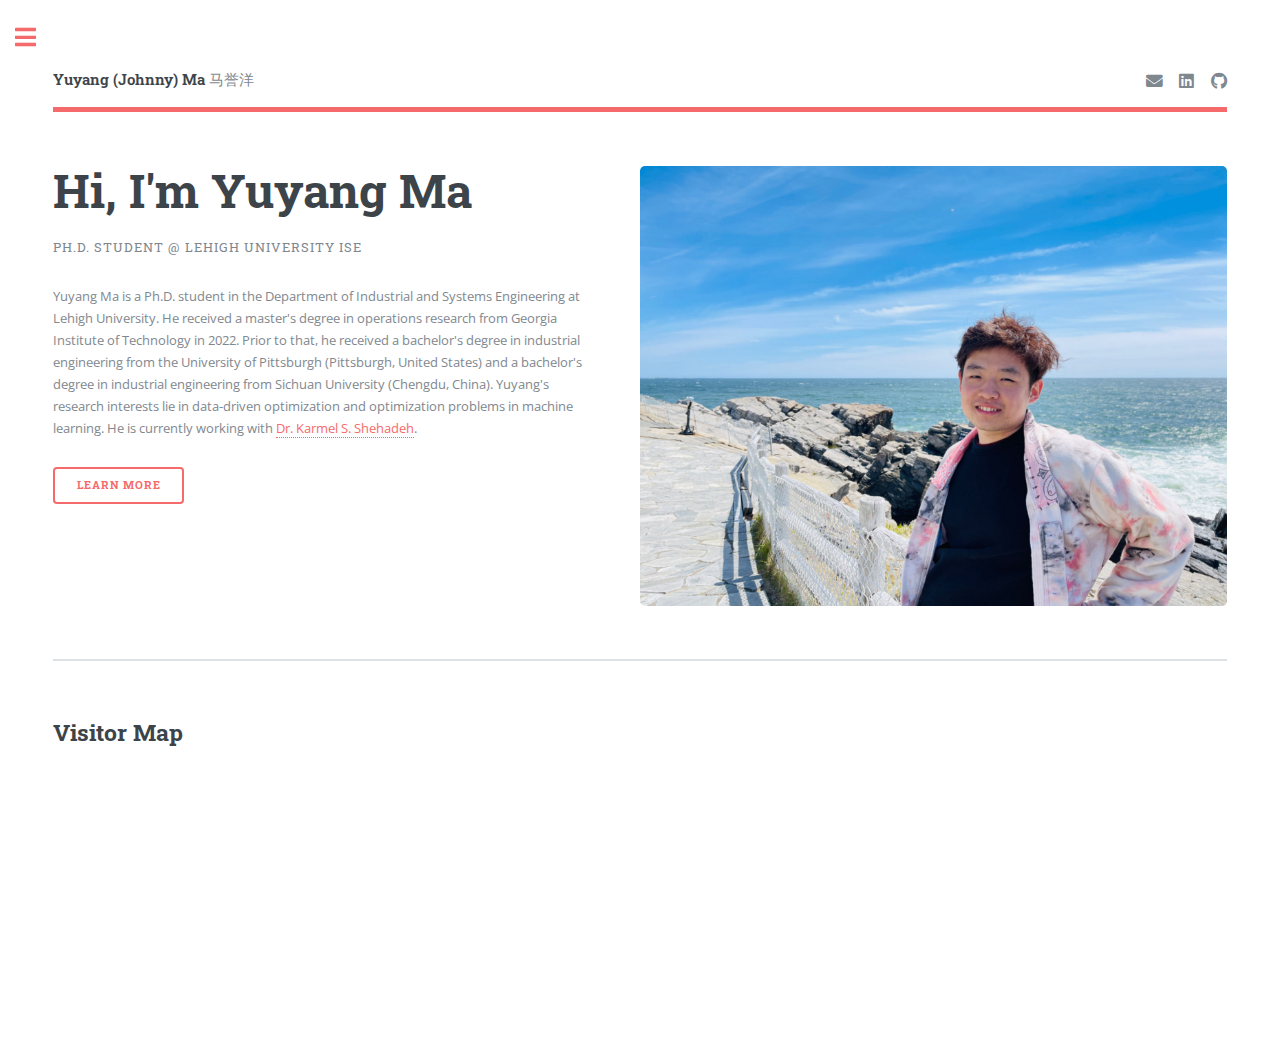
==== index.html @ 95cfb073 "update the widget" ====
<!DOCTYPE HTML>
<!--
	Editorial by HTML5 UP
	html5up.net | @ajlkn
	Free for personal and commercial use under the CCA 3.0 license (html5up.net/license)
-->
<html>
	<head>
		<title>Home - Yuyang's Personal Website</title>
		<meta charset="utf-8" />
		<meta name="viewport" content="width=device-width, initial-scale=1, user-scalable=no" />
		<link rel="stylesheet" href="assets/css/main.css" />
		<link rel="icon" href="./images/title/favicon.ico" type="image/x-icon">
	</head>

	<!-- Google tag (gtag.js) -->
	<script async src="https://www.googletagmanager.com/gtag/js?id=G-V3611X1FCC"></script>
	<script>
	window.dataLayer = window.dataLayer || [];
	function gtag(){dataLayer.push(arguments);}
	gtag('js', new Date());

	gtag('config', 'G-V3611X1FCC');
	</script>

	<body class="is-preload">

		<!-- Wrapper -->
			<div id="wrapper">
				<!-- Main -->
					<div id="main">
						<div class="inner">
							<!-- Header -->
								<header id="header">
									<a href="index.html" class="logo"><strong>Yuyang (Johnny) Ma</strong> 马誉洋</a>
									<ul class="icons">
										<li><a href="mailto:yuyang.ma@lehigh.edu" class="icon solid fa-envelope"><span class="label">Email</span></a></li>
										<li><a href="https://www.linkedin.com/in/yuyangma1/" class="icon brands fa-linkedin"><span class="label">Linkedin</span></a></li>
										<li><a href="https://github.com/jyuyangma" class="icon brands fa-github"><span class="label">Snapchat</span></a></li>
									</ul>
								</header>

							<!-- Banner -->
								<section id="banner">
									<div class="content">
										<header>
											<h1>Hi, I'm Yuyang Ma<br /></h1>
											<p>Ph.D. student @ Lehigh University ISE</p>
										</header>
										<p>
											Yuyang Ma is a Ph.D. student in the Department of Industrial and Systems Engineering at Lehigh University. He received a master's degree in operations research from Georgia Institute of Technology in 2022. Prior to that, he received a bachelor's degree in industrial engineering from the University of Pittsburgh (Pittsburgh, United States) and a bachelor's degree in industrial engineering from Sichuan University (Chengdu, China). Yuyang's research interests lie in data-driven optimization and optimization problems in machine learning. He is currently working with <a href="https://sites.google.com/site/karmelshehadeh/home">Dr. Karmel S. Shehadeh</a>.
										</p>
										<ul class="actions">
											<li><a href="biography.html" class="button big">Learn More</a></li>
										</ul>
									</div>
									<span class="image object">
										<img src="images/homepages/myphoto_2022_arcadia.jpg" alt="arcadia_2022" />
									</span>
								</section>
								
								<!-- ClustrMaps widget script -->
								<section>
									<header>
										<h2>Visitor Map</h2>
									</header>
									<div style="height:250px; width:300px;">
										<script type="text/javascript" id="clstr_globe" src="//clustrmaps.com/globe.js?d=Gtro-7Mn9uM4pSnq7WqPqN-qRJTe-hOXrJZ3JoCdWho"></script>
									</div>
								</section>

							<!-- Section 
								<section>
									<header class="major">
										<h2>Erat lacinia</h2>
									</header>
									<div class="features">
										<article>
											<span class="icon fa-gem"></span>
											<div class="content">
												<h3>Portitor ullamcorper</h3>
												<p>Aenean ornare velit lacus, ac varius enim lorem ullamcorper dolore. Proin aliquam facilisis ante interdum. Sed nulla amet lorem feugiat tempus aliquam.</p>
											</div>
										</article>
										<article>
											<span class="icon solid fa-paper-plane"></span>
											<div class="content">
												<h3>Sapien veroeros</h3>
												<p>Aenean ornare velit lacus, ac varius enim lorem ullamcorper dolore. Proin aliquam facilisis ante interdum. Sed nulla amet lorem feugiat tempus aliquam.</p>
											</div>
										</article>
										<article>
											<span class="icon solid fa-rocket"></span>
											<div class="content">
												<h3>Quam lorem ipsum</h3>
												<p>Aenean ornare velit lacus, ac varius enim lorem ullamcorper dolore. Proin aliquam facilisis ante interdum. Sed nulla amet lorem feugiat tempus aliquam.</p>
											</div>
										</article>
										<article>
											<span class="icon solid fa-signal"></span>
											<div class="content">
												<h3>Sed magna finibus</h3>
												<p>Aenean ornare velit lacus, ac varius enim lorem ullamcorper dolore. Proin aliquam facilisis ante interdum. Sed nulla amet lorem feugiat tempus aliquam.</p>
											</div>
										</article>
									</div>
								</section>
							-->
							<!-- Section
								<section>
									<header class="major">
										<h2>Ipsum sed dolor</h2>
									</header>
									<div class="posts">
										<article>
											<a href="#" class="image"><img src="images/pic01.jpg" alt="" /></a>
											<h3>Interdum aenean</h3>
											<p>Aenean ornare velit lacus, ac varius enim lorem ullamcorper dolore. Proin aliquam facilisis ante interdum. Sed nulla amet lorem feugiat tempus aliquam.</p>
											<ul class="actions">
												<li><a href="#" class="button">More</a></li>
											</ul>
										</article>
										<article>
											<a href="#" class="image"><img src="images/pic02.jpg" alt="" /></a>
											<h3>Nulla amet dolore</h3>
											<p>Aenean ornare velit lacus, ac varius enim lorem ullamcorper dolore. Proin aliquam facilisis ante interdum. Sed nulla amet lorem feugiat tempus aliquam.</p>
											<ul class="actions">
												<li><a href="#" class="button">More</a></li>
											</ul>
										</article>
										<article>
											<a href="#" class="image"><img src="images/pic03.jpg" alt="" /></a>
											<h3>Tempus ullamcorper</h3>
											<p>Aenean ornare velit lacus, ac varius enim lorem ullamcorper dolore. Proin aliquam facilisis ante interdum. Sed nulla amet lorem feugiat tempus aliquam.</p>
											<ul class="actions">
												<li><a href="#" class="button">More</a></li>
											</ul>
										</article>
										<article>
											<a href="#" class="image"><img src="images/pic04.jpg" alt="" /></a>
											<h3>Sed etiam facilis</h3>
											<p>Aenean ornare velit lacus, ac varius enim lorem ullamcorper dolore. Proin aliquam facilisis ante interdum. Sed nulla amet lorem feugiat tempus aliquam.</p>
											<ul class="actions">
												<li><a href="#" class="button">More</a></li>
											</ul>
										</article>
										<article>
											<a href="#" class="image"><img src="images/pic05.jpg" alt="" /></a>
											<h3>Feugiat lorem aenean</h3>
											<p>Aenean ornare velit lacus, ac varius enim lorem ullamcorper dolore. Proin aliquam facilisis ante interdum. Sed nulla amet lorem feugiat tempus aliquam.</p>
											<ul class="actions">
												<li><a href="#" class="button">More</a></li>
											</ul>
										</article>
										<article>
											<a href="#" class="image"><img src="images/pic06.jpg" alt="" /></a>
											<h3>Amet varius aliquam</h3>
											<p>Aenean ornare velit lacus, ac varius enim lorem ullamcorper dolore. Proin aliquam facilisis ante interdum. Sed nulla amet lorem feugiat tempus aliquam.</p>
											<ul class="actions">
												<li><a href="#" class="button">More</a></li>
											</ul>
										</article>
									</div>
								</section>
									 -->
						</div>
					</div>

				<!-- Sidebar -->
					<div id="sidebar">
						<div class="inner">

							<!-- Search -->
								<section id="search" class="alt">
									<form method="post" action="#">
										<input type="text" name="query" id="query" placeholder="Search" />
									</form>
								</section>

							<!-- Menu -->
								<nav id="menu">
									<header class="major">
										<h2>Menu</h2>
									</header>
									<ul>
										<li><a href="index.html">Homepage</a></li>
										<li><a href="biography.html">Biography</a></li>
										<li>
											<span class="opener">Research</span>
											<ul>
												<li><a href="#">Drone's Delivery Problem</a></li>
												<li><a href="#">Facility Location Problem</a></li>
												<li><a href="#">Robust Optimization</a></li>
											</ul>
										</li>
										<li><a href="teaching.html">Teaching</a></li>
										<!--
										<li><a href="#">Etiam Dolore</a></li>
										<li><a href="#">Adipiscing</a></li>
										<li>
											<span class="opener">Another Submenu</span>
											<ul>
												<li><a href="#">Lorem Dolor</a></li>
												<li><a href="#">Ipsum Adipiscing</a></li>
												<li><a href="#">Tempus Magna</a></li>
												<li><a href="#">Feugiat Veroeros</a></li>
											</ul>
										</li>
										<li><a href="#">Maximus Erat</a></li>
										<li><a href="#">Sapien Mauris</a></li>
										<li><a href="#">Amet Lacinia</a></li>
										-->
									</ul>
								</nav>

							<!-- Section 
								<section>
									<header class="major">
										<h2>Diversions</h2>
									</header>
									<div class="mini-posts">
										<article>
											<a href="#" class="image"><img src="images/pic07.jpg" alt="" /></a>
											<p>...</p>
										</article>
									</div>
									<ul class="actions">
										<li><a href="#" class="button">More</a></li>
									</ul>
								</section> -->

							<!-- Section -->
								<section>
									<header class="major">
										<h2>Get in touch</h2>
									</header>
									<p>
										The best way to contact is through e-mail (yuyang 'dot' ma 'at' lehigh 'dot' edu). Please indicate the purpose of the e-mail in the subject line, and I will try to respond as soon as possible. Besides, you can also reach me through the following ways:
									</p>
									<ul class="contact">
										<li class="icon solid fa-envelope"><a href="mailto:yuyang.ma@lehigh.edu">yuyang.ma@lehigh.edu (work)</a></li>
										<li class="icon solid fa-envelope"><a href="mailto:yuyang0227@outlook.com">yuyang0227@outlook.com (personal)</a></li>
										<li class="icon solid fa-phone">+1 (470) 457-9866</li>
										<li class="icon brands fa-weixin">JohnnyM227</li>
										<li class="icon solid fa-home"> 200 W Packer Ave, Room 342 <br />
										Bethlehem, PA 18015</li>
									</ul>
								</section>

							<!-- Footer -->
								<footer id="footer">
									<p class="copyright">&copy; Yuyang Ma. All rights reserved. Design: <a href="https://html5up.net">HTML5 UP</a>.</p>
								</footer>

						</div>
					</div>

			</div>

		<!-- Scripts -->
			<script src="assets/js/jquery.min.js"></script>
			<script src="assets/js/browser.min.js"></script>
			<script src="assets/js/breakpoints.min.js"></script>
			<script src="assets/js/util.js"></script>
			<script src="assets/js/main.js"></script>

	</body>
</html>
---- assets/css/main.css ----
@import url(fontawesome-all.min.css);
@import url("https://fonts.googleapis.com/css?family=Open+Sans:400,600,400italic,600italic|Roboto+Slab:400,700");
/*
	Editorial by HTML5 UP
	html5up.net | @ajlkn
	Free for personal and commercial use under the CCA 3.0 license (html5up.net/license)
*/
html, body, div, span, applet, object,
iframe, h1, h2, h3, h4, h5, h6, p, blockquote,
pre, a, abbr, acronym, address, big, cite,
code, del, dfn, em, img, ins, kbd, q, s, samp,
small, strike, strong, sub, sup, tt, var, b,
u, i, center, dl, dt, dd, ol, ul, li, fieldset,
form, label, legend, table, caption, tbody,
tfoot, thead, tr, th, td, article, aside,
canvas, details, embed, figure, figcaption,
footer, header, hgroup, menu, nav, output, ruby,
section, summary, time, mark, audio, video {
  margin: 0;
  padding: 0;
  border: 0;
  font-size: 100%;
  font: inherit;
  vertical-align: baseline; }

article, aside, details, figcaption, figure,
footer, header, hgroup, menu, nav, section {
  display: block; }

body {
  line-height: 1; }

ol, ul {
  list-style: none; }

blockquote, q {
  quotes: none; }
  blockquote:before, blockquote:after, q:before, q:after {
    content: '';
    content: none; }

table {
  border-collapse: collapse;
  border-spacing: 0; }

body {
  -webkit-text-size-adjust: none; }

mark {
  background-color: transparent;
  color: inherit; }

input::-moz-focus-inner {
  border: 0;
  padding: 0; }

input, select, textarea {
  -moz-appearance: none;
  -webkit-appearance: none;
  -ms-appearance: none;
  appearance: none; }

/* Basic */
@-ms-viewport {
  width: device-width; }

body {
  -ms-overflow-style: scrollbar; }

@media screen and (max-width: 480px) {
  html, body {
    min-width: 320px; } }

html {
  box-sizing: border-box; }

*, *:before, *:after {
  box-sizing: inherit; }

body {
  background: #ffffff; }
  body.is-preload *, body.is-preload *:before, body.is-preload *:after, body.is-resizing *, body.is-resizing *:before, body.is-resizing *:after {
    -moz-animation: none !important;
    -webkit-animation: none !important;
    -ms-animation: none !important;
    animation: none !important;
    -moz-transition: none !important;
    -webkit-transition: none !important;
    -ms-transition: none !important;
    transition: none !important; }

/* Type */
body, input, select, textarea {
  color: #7f888f;
  font-family: "Open Sans", sans-serif;
  font-size: 13pt;
  font-weight: 400;
  line-height: 1.65; }
  @media screen and (max-width: 1680px) {
    body, input, select, textarea {
      font-size: 11pt; } }
  @media screen and (max-width: 1280px) {
    body, input, select, textarea {
      font-size: 10pt; } }
  @media screen and (max-width: 360px) {
    body, input, select, textarea {
      font-size: 9pt; } }

a {
  -moz-transition: color 0.2s ease-in-out, border-bottom-color 0.2s ease-in-out;
  -webkit-transition: color 0.2s ease-in-out, border-bottom-color 0.2s ease-in-out;
  -ms-transition: color 0.2s ease-in-out, border-bottom-color 0.2s ease-in-out;
  transition: color 0.2s ease-in-out, border-bottom-color 0.2s ease-in-out;
  border-bottom: dotted 1px;
  color: #f56a6a;
  text-decoration: none; }
  a:hover {
    border-bottom-color: #f56a6a;
    color: #f56a6a !important; }
    a:hover strong {
      color: inherit; }

strong, b {
  color: #3d4449;
  font-weight: 600; }

em, i {
  font-style: italic; }

p {
  margin: 0 0 2em 0; }

h1, h2, h3, h4, h5, h6 {
  color: #3d4449;
  font-family: "Roboto Slab", serif;
  font-weight: 700;
  line-height: 1.5;
  margin: 0 0 1em 0; }
  h1 a, h2 a, h3 a, h4 a, h5 a, h6 a {
    color: inherit;
    text-decoration: none;
    border-bottom: 0; }

h1 {
  font-size: 4em;
  margin: 0 0 0.5em 0;
  line-height: 1.3; }

h2 {
  font-size: 1.75em; }

h3 {
  font-size: 1.25em; }

h4 {
  font-size: 1.1em; }

h5 {
  font-size: 0.9em; }

h6 {
  font-size: 0.7em; }

@media screen and (max-width: 1680px) {
  h1 {
    font-size: 3.5em; } }

@media screen and (max-width: 980px) {
  h1 {
    font-size: 3.25em; } }

@media screen and (max-width: 736px) {
  h1 {
    font-size: 2em;
    line-height: 1.4; }
  h2 {
    font-size: 1.5em; } }

sub {
  font-size: 0.8em;
  position: relative;
  top: 0.5em; }

sup {
  font-size: 0.8em;
  position: relative;
  top: -0.5em; }

blockquote {
  border-left: solid 3px rgba(210, 215, 217, 0.75);
  font-style: italic;
  margin: 0 0 2em 0;
  padding: 0.5em 0 0.5em 2em; }

code {
  background: rgba(230, 235, 237, 0.25);
  border-radius: 0.375em;
  border: solid 1px rgba(210, 215, 217, 0.75);
  font-family: "Courier New", monospace;
  font-size: 0.9em;
  margin: 0 0.25em;
  padding: 0.25em 0.65em; }

pre {
  -webkit-overflow-scrolling: touch;
  font-family: "Courier New", monospace;
  font-size: 0.9em;
  margin: 0 0 2em 0; }
  pre code {
    display: block;
    line-height: 1.75;
    padding: 1em 1.5em;
    overflow-x: auto; }

hr {
  border: 0;
  border-bottom: solid 1px rgba(210, 215, 217, 0.75);
  margin: 2em 0; }
  hr.major {
    margin: 3em 0; }

.align-left {
  text-align: left; }

.align-center {
  text-align: center; }

.align-right {
  text-align: right; }

/* Row */
.row {
  display: flex;
  flex-wrap: wrap;
  box-sizing: border-box;
  align-items: stretch; }
  .row > * {
    box-sizing: border-box; }
  .row.gtr-uniform > * > :last-child {
    margin-bottom: 0; }
  .row.aln-left {
    justify-content: flex-start; }
  .row.aln-center {
    justify-content: center; }
  .row.aln-right {
    justify-content: flex-end; }
  .row.aln-top {
    align-items: flex-start; }
  .row.aln-middle {
    align-items: center; }
  .row.aln-bottom {
    align-items: flex-end; }
  .row > .imp {
    order: -1; }
  .row > .col-1 {
    width: 8.33333%; }
  .row > .off-1 {
    margin-left: 8.33333%; }
  .row > .col-2 {
    width: 16.66667%; }
  .row > .off-2 {
    margin-left: 16.66667%; }
  .row > .col-3 {
    width: 25%; }
  .row > .off-3 {
    margin-left: 25%; }
  .row > .col-4 {
    width: 33.33333%; }
  .row > .off-4 {
    margin-left: 33.33333%; }
  .row > .col-5 {
    width: 41.66667%; }
  .row > .off-5 {
    margin-left: 41.66667%; }
  .row > .col-6 {
    width: 50%; }
  .row > .off-6 {
    margin-left: 50%; }
  .row > .col-7 {
    width: 58.33333%; }
  .row > .off-7 {
    margin-left: 58.33333%; }
  .row > .col-8 {
    width: 66.66667%; }
  .row > .off-8 {
    margin-left: 66.66667%; }
  .row > .col-9 {
    width: 75%; }
  .row > .off-9 {
    margin-left: 75%; }
  .row > .col-10 {
    width: 83.33333%; }
  .row > .off-10 {
    margin-left: 83.33333%; }
  .row > .col-11 {
    width: 91.66667%; }
  .row > .off-11 {
    margin-left: 91.66667%; }
  .row > .col-12 {
    width: 100%; }
  .row > .off-12 {
    margin-left: 100%; }
  .row.gtr-0 {
    margin-top: 0;
    margin-left: 0em; }
    .row.gtr-0 > * {
      padding: 0 0 0 0em; }
    .row.gtr-0.gtr-uniform {
      margin-top: 0em; }
      .row.gtr-0.gtr-uniform > * {
        padding-top: 0em; }
  .row.gtr-25 {
    margin-top: 0;
    margin-left: -0.375em; }
    .row.gtr-25 > * {
      padding: 0 0 0 0.375em; }
    .row.gtr-25.gtr-uniform {
      margin-top: -0.375em; }
      .row.gtr-25.gtr-uniform > * {
        padding-top: 0.375em; }
  .row.gtr-50 {
    margin-top: 0;
    margin-left: -0.75em; }
    .row.gtr-50 > * {
      padding: 0 0 0 0.75em; }
    .row.gtr-50.gtr-uniform {
      margin-top: -0.75em; }
      .row.gtr-50.gtr-uniform > * {
        padding-top: 0.75em; }
  .row {
    margin-top: 0;
    margin-left: -1.5em; }
    .row > * {
      padding: 0 0 0 1.5em; }
    .row.gtr-uniform {
      margin-top: -1.5em; }
      .row.gtr-uniform > * {
        padding-top: 1.5em; }
  .row.gtr-150 {
    margin-top: 0;
    margin-left: -2.25em; }
    .row.gtr-150 > * {
      padding: 0 0 0 2.25em; }
    .row.gtr-150.gtr-uniform {
      margin-top: -2.25em; }
      .row.gtr-150.gtr-uniform > * {
        padding-top: 2.25em; }
  .row.gtr-200 {
    margin-top: 0;
    margin-left: -3em; }
    .row.gtr-200 > * {
      padding: 0 0 0 3em; }
    .row.gtr-200.gtr-uniform {
      margin-top: -3em; }
      .row.gtr-200.gtr-uniform > * {
        padding-top: 3em; }
  @media screen and (max-width: 1680px) {
    .row {
      display: flex;
      flex-wrap: wrap;
      box-sizing: border-box;
      align-items: stretch; }
      .row > * {
        box-sizing: border-box; }
      .row.gtr-uniform > * > :last-child {
        margin-bottom: 0; }
      .row.aln-left {
        justify-content: flex-start; }
      .row.aln-center {
        justify-content: center; }
      .row.aln-right {
        justify-content: flex-end; }
      .row.aln-top {
        align-items: flex-start; }
      .row.aln-middle {
        align-items: center; }
      .row.aln-bottom {
        align-items: flex-end; }
      .row > .imp-xlarge {
        order: -1; }
      .row > .col-1-xlarge {
        width: 8.33333%; }
      .row > .off-1-xlarge {
        margin-left: 8.33333%; }
      .row > .col-2-xlarge {
        width: 16.66667%; }
      .row > .off-2-xlarge {
        margin-left: 16.66667%; }
      .row > .col-3-xlarge {
        width: 25%; }
      .row > .off-3-xlarge {
        margin-left: 25%; }
      .row > .col-4-xlarge {
        width: 33.33333%; }
      .row > .off-4-xlarge {
        margin-left: 33.33333%; }
      .row > .col-5-xlarge {
        width: 41.66667%; }
      .row > .off-5-xlarge {
        margin-left: 41.66667%; }
      .row > .col-6-xlarge {
        width: 50%; }
      .row > .off-6-xlarge {
        margin-left: 50%; }
      .row > .col-7-xlarge {
        width: 58.33333%; }
      .row > .off-7-xlarge {
        margin-left: 58.33333%; }
      .row > .col-8-xlarge {
        width: 66.66667%; }
      .row > .off-8-xlarge {
        margin-left: 66.66667%; }
      .row > .col-9-xlarge {
        width: 75%; }
      .row > .off-9-xlarge {
        margin-left: 75%; }
      .row > .col-10-xlarge {
        width: 83.33333%; }
      .row > .off-10-xlarge {
        margin-left: 83.33333%; }
      .row > .col-11-xlarge {
        width: 91.66667%; }
      .row > .off-11-xlarge {
        margin-left: 91.66667%; }
      .row > .col-12-xlarge {
        width: 100%; }
      .row > .off-12-xlarge {
        margin-left: 100%; }
      .row.gtr-0 {
        margin-top: 0;
        margin-left: 0em; }
        .row.gtr-0 > * {
          padding: 0 0 0 0em; }
        .row.gtr-0.gtr-uniform {
          margin-top: 0em; }
          .row.gtr-0.gtr-uniform > * {
            padding-top: 0em; }
      .row.gtr-25 {
        margin-top: 0;
        margin-left: -0.375em; }
        .row.gtr-25 > * {
          padding: 0 0 0 0.375em; }
        .row.gtr-25.gtr-uniform {
          margin-top: -0.375em; }
          .row.gtr-25.gtr-uniform > * {
            padding-top: 0.375em; }
      .row.gtr-50 {
        margin-top: 0;
        margin-left: -0.75em; }
        .row.gtr-50 > * {
          padding: 0 0 0 0.75em; }
        .row.gtr-50.gtr-uniform {
          margin-top: -0.75em; }
          .row.gtr-50.gtr-uniform > * {
            padding-top: 0.75em; }
      .row {
        margin-top: 0;
        margin-left: -1.5em; }
        .row > * {
          padding: 0 0 0 1.5em; }
        .row.gtr-uniform {
          margin-top: -1.5em; }
          .row.gtr-uniform > * {
            padding-top: 1.5em; }
      .row.gtr-150 {
        margin-top: 0;
        margin-left: -2.25em; }
        .row.gtr-150 > * {
          padding: 0 0 0 2.25em; }
        .row.gtr-150.gtr-uniform {
          margin-top: -2.25em; }
          .row.gtr-150.gtr-uniform > * {
            padding-top: 2.25em; }
      .row.gtr-200 {
        margin-top: 0;
        margin-left: -3em; }
        .row.gtr-200 > * {
          padding: 0 0 0 3em; }
        .row.gtr-200.gtr-uniform {
          margin-top: -3em; }
          .row.gtr-200.gtr-uniform > * {
            padding-top: 3em; } }
  @media screen and (max-width: 1280px) {
    .row {
      display: flex;
      flex-wrap: wrap;
      box-sizing: border-box;
      align-items: stretch; }
      .row > * {
        box-sizing: border-box; }
      .row.gtr-uniform > * > :last-child {
        margin-bottom: 0; }
      .row.aln-left {
        justify-content: flex-start; }
      .row.aln-center {
        justify-content: center; }
      .row.aln-right {
        justify-content: flex-end; }
      .row.aln-top {
        align-items: flex-start; }
      .row.aln-middle {
        align-items: center; }
      .row.aln-bottom {
        align-items: flex-end; }
      .row > .imp-large {
        order: -1; }
      .row > .col-1-large {
        width: 8.33333%; }
      .row > .off-1-large {
        margin-left: 8.33333%; }
      .row > .col-2-large {
        width: 16.66667%; }
      .row > .off-2-large {
        margin-left: 16.66667%; }
      .row > .col-3-large {
        width: 25%; }
      .row > .off-3-large {
        margin-left: 25%; }
      .row > .col-4-large {
        width: 33.33333%; }
      .row > .off-4-large {
        margin-left: 33.33333%; }
      .row > .col-5-large {
        width: 41.66667%; }
      .row > .off-5-large {
        margin-left: 41.66667%; }
      .row > .col-6-large {
        width: 50%; }
      .row > .off-6-large {
        margin-left: 50%; }
      .row > .col-7-large {
        width: 58.33333%; }
      .row > .off-7-large {
        margin-left: 58.33333%; }
      .row > .col-8-large {
        width: 66.66667%; }
      .row > .off-8-large {
        margin-left: 66.66667%; }
      .row > .col-9-large {
        width: 75%; }
      .row > .off-9-large {
        margin-left: 75%; }
      .row > .col-10-large {
        width: 83.33333%; }
      .row > .off-10-large {
        margin-left: 83.33333%; }
      .row > .col-11-large {
        width: 91.66667%; }
      .row > .off-11-large {
        margin-left: 91.66667%; }
      .row > .col-12-large {
        width: 100%; }
      .row > .off-12-large {
        margin-left: 100%; }
      .row.gtr-0 {
        margin-top: 0;
        margin-left: 0em; }
        .row.gtr-0 > * {
          padding: 0 0 0 0em; }
        .row.gtr-0.gtr-uniform {
          margin-top: 0em; }
          .row.gtr-0.gtr-uniform > * {
            padding-top: 0em; }
      .row.gtr-25 {
        margin-top: 0;
        margin-left: -0.375em; }
        .row.gtr-25 > * {
          padding: 0 0 0 0.375em; }
        .row.gtr-25.gtr-uniform {
          margin-top: -0.375em; }
          .row.gtr-25.gtr-uniform > * {
            padding-top: 0.375em; }
      .row.gtr-50 {
        margin-top: 0;
        margin-left: -0.75em; }
        .row.gtr-50 > * {
          padding: 0 0 0 0.75em; }
        .row.gtr-50.gtr-uniform {
          margin-top: -0.75em; }
          .row.gtr-50.gtr-uniform > * {
            padding-top: 0.75em; }
      .row {
        margin-top: 0;
        margin-left: -1.5em; }
        .row > * {
          padding: 0 0 0 1.5em; }
        .row.gtr-uniform {
          margin-top: -1.5em; }
          .row.gtr-uniform > * {
            padding-top: 1.5em; }
      .row.gtr-150 {
        margin-top: 0;
        margin-left: -2.25em; }
        .row.gtr-150 > * {
          padding: 0 0 0 2.25em; }
        .row.gtr-150.gtr-uniform {
          margin-top: -2.25em; }
          .row.gtr-150.gtr-uniform > * {
            padding-top: 2.25em; }
      .row.gtr-200 {
        margin-top: 0;
        margin-left: -3em; }
        .row.gtr-200 > * {
          padding: 0 0 0 3em; }
        .row.gtr-200.gtr-uniform {
          margin-top: -3em; }
          .row.gtr-200.gtr-uniform > * {
            padding-top: 3em; } }
  @media screen and (max-width: 980px) {
    .row {
      display: flex;
      flex-wrap: wrap;
      box-sizing: border-box;
      align-items: stretch; }
      .row > * {
        box-sizing: border-box; }
      .row.gtr-uniform > * > :last-child {
        margin-bottom: 0; }
      .row.aln-left {
        justify-content: flex-start; }
      .row.aln-center {
        justify-content: center; }
      .row.aln-right {
        justify-content: flex-end; }
      .row.aln-top {
        align-items: flex-start; }
      .row.aln-middle {
        align-items: center; }
      .row.aln-bottom {
        align-items: flex-end; }
      .row > .imp-medium {
        order: -1; }
      .row > .col-1-medium {
        width: 8.33333%; }
      .row > .off-1-medium {
        margin-left: 8.33333%; }
      .row > .col-2-medium {
        width: 16.66667%; }
      .row > .off-2-medium {
        margin-left: 16.66667%; }
      .row > .col-3-medium {
        width: 25%; }
      .row > .off-3-medium {
        margin-left: 25%; }
      .row > .col-4-medium {
        width: 33.33333%; }
      .row > .off-4-medium {
        margin-left: 33.33333%; }
      .row > .col-5-medium {
        width: 41.66667%; }
      .row > .off-5-medium {
        margin-left: 41.66667%; }
      .row > .col-6-medium {
        width: 50%; }
      .row > .off-6-medium {
        margin-left: 50%; }
      .row > .col-7-medium {
        width: 58.33333%; }
      .row > .off-7-medium {
        margin-left: 58.33333%; }
      .row > .col-8-medium {
        width: 66.66667%; }
      .row > .off-8-medium {
        margin-left: 66.66667%; }
      .row > .col-9-medium {
        width: 75%; }
      .row > .off-9-medium {
        margin-left: 75%; }
      .row > .col-10-medium {
        width: 83.33333%; }
      .row > .off-10-medium {
        margin-left: 83.33333%; }
      .row > .col-11-medium {
        width: 91.66667%; }
      .row > .off-11-medium {
        margin-left: 91.66667%; }
      .row > .col-12-medium {
        width: 100%; }
      .row > .off-12-medium {
        margin-left: 100%; }
      .row.gtr-0 {
        margin-top: 0;
        margin-left: 0em; }
        .row.gtr-0 > * {
          padding: 0 0 0 0em; }
        .row.gtr-0.gtr-uniform {
          margin-top: 0em; }
          .row.gtr-0.gtr-uniform > * {
            padding-top: 0em; }
      .row.gtr-25 {
        margin-top: 0;
        margin-left: -0.375em; }
        .row.gtr-25 > * {
          padding: 0 0 0 0.375em; }
        .row.gtr-25.gtr-uniform {
          margin-top: -0.375em; }
          .row.gtr-25.gtr-uniform > * {
            padding-top: 0.375em; }
      .row.gtr-50 {
        margin-top: 0;
        margin-left: -0.75em; }
        .row.gtr-50 > * {
          padding: 0 0 0 0.75em; }
        .row.gtr-50.gtr-uniform {
          margin-top: -0.75em; }
          .row.gtr-50.gtr-uniform > * {
            padding-top: 0.75em; }
      .row {
        margin-top: 0;
        margin-left: -1.5em; }
        .row > * {
          padding: 0 0 0 1.5em; }
        .row.gtr-uniform {
          margin-top: -1.5em; }
          .row.gtr-uniform > * {
            padding-top: 1.5em; }
      .row.gtr-150 {
        margin-top: 0;
        margin-left: -2.25em; }
        .row.gtr-150 > * {
          padding: 0 0 0 2.25em; }
        .row.gtr-150.gtr-uniform {
          margin-top: -2.25em; }
          .row.gtr-150.gtr-uniform > * {
            padding-top: 2.25em; }
      .row.gtr-200 {
        margin-top: 0;
        margin-left: -3em; }
        .row.gtr-200 > * {
          padding: 0 0 0 3em; }
        .row.gtr-200.gtr-uniform {
          margin-top: -3em; }
          .row.gtr-200.gtr-uniform > * {
            padding-top: 3em; } }
  @media screen and (max-width: 736px) {
    .row {
      display: flex;
      flex-wrap: wrap;
      box-sizing: border-box;
      align-items: stretch; }
      .row > * {
        box-sizing: border-box; }
      .row.gtr-uniform > * > :last-child {
        margin-bottom: 0; }
      .row.aln-left {
        justify-content: flex-start; }
      .row.aln-center {
        justify-content: center; }
      .row.aln-right {
        justify-content: flex-end; }
      .row.aln-top {
        align-items: flex-start; }
      .row.aln-middle {
        align-items: center; }
      .row.aln-bottom {
        align-items: flex-end; }
      .row > .imp-small {
        order: -1; }
      .row > .col-1-small {
        width: 8.33333%; }
      .row > .off-1-small {
        margin-left: 8.33333%; }
      .row > .col-2-small {
        width: 16.66667%; }
      .row > .off-2-small {
        margin-left: 16.66667%; }
      .row > .col-3-small {
        width: 25%; }
      .row > .off-3-small {
        margin-left: 25%; }
      .row > .col-4-small {
        width: 33.33333%; }
      .row > .off-4-small {
        margin-left: 33.33333%; }
      .row > .col-5-small {
        width: 41.66667%; }
      .row > .off-5-small {
        margin-left: 41.66667%; }
      .row > .col-6-small {
        width: 50%; }
      .row > .off-6-small {
        margin-left: 50%; }
      .row > .col-7-small {
        width: 58.33333%; }
      .row > .off-7-small {
        margin-left: 58.33333%; }
      .row > .col-8-small {
        width: 66.66667%; }
      .row > .off-8-small {
        margin-left: 66.66667%; }
      .row > .col-9-small {
        width: 75%; }
      .row > .off-9-small {
        margin-left: 75%; }
      .row > .col-10-small {
        width: 83.33333%; }
      .row > .off-10-small {
        margin-left: 83.33333%; }
      .row > .col-11-small {
        width: 91.66667%; }
      .row > .off-11-small {
        margin-left: 91.66667%; }
      .row > .col-12-small {
        width: 100%; }
      .row > .off-12-small {
        margin-left: 100%; }
      .row.gtr-0 {
        margin-top: 0;
        margin-left: 0em; }
        .row.gtr-0 > * {
          padding: 0 0 0 0em; }
        .row.gtr-0.gtr-uniform {
          margin-top: 0em; }
          .row.gtr-0.gtr-uniform > * {
            padding-top: 0em; }
      .row.gtr-25 {
        margin-top: 0;
        margin-left: -0.375em; }
        .row.gtr-25 > * {
          padding: 0 0 0 0.375em; }
        .row.gtr-25.gtr-uniform {
          margin-top: -0.375em; }
          .row.gtr-25.gtr-uniform > * {
            padding-top: 0.375em; }
      .row.gtr-50 {
        margin-top: 0;
        margin-left: -0.75em; }
        .row.gtr-50 > * {
          padding: 0 0 0 0.75em; }
        .row.gtr-50.gtr-uniform {
          margin-top: -0.75em; }
          .row.gtr-50.gtr-uniform > * {
            padding-top: 0.75em; }
      .row {
        margin-top: 0;
        margin-left: -1.5em; }
        .row > * {
          padding: 0 0 0 1.5em; }
        .row.gtr-uniform {
          margin-top: -1.5em; }
          .row.gtr-uniform > * {
            padding-top: 1.5em; }
      .row.gtr-150 {
        margin-top: 0;
        margin-left: -2.25em; }
        .row.gtr-150 > * {
          padding: 0 0 0 2.25em; }
        .row.gtr-150.gtr-uniform {
          margin-top: -2.25em; }
          .row.gtr-150.gtr-uniform > * {
            padding-top: 2.25em; }
      .row.gtr-200 {
        margin-top: 0;
        margin-left: -3em; }
        .row.gtr-200 > * {
          padding: 0 0 0 3em; }
        .row.gtr-200.gtr-uniform {
          margin-top: -3em; }
          .row.gtr-200.gtr-uniform > * {
            padding-top: 3em; } }
  @media screen and (max-width: 480px) {
    .row {
      display: flex;
      flex-wrap: wrap;
      box-sizing: border-box;
      align-items: stretch; }
      .row > * {
        box-sizing: border-box; }
      .row.gtr-uniform > * > :last-child {
        margin-bottom: 0; }
      .row.aln-left {
        justify-content: flex-start; }
      .row.aln-center {
        justify-content: center; }
      .row.aln-right {
        justify-content: flex-end; }
      .row.aln-top {
        align-items: flex-start; }
      .row.aln-middle {
        align-items: center; }
      .row.aln-bottom {
        align-items: flex-end; }
      .row > .imp-xsmall {
        order: -1; }
      .row > .col-1-xsmall {
        width: 8.33333%; }
      .row > .off-1-xsmall {
        margin-left: 8.33333%; }
      .row > .col-2-xsmall {
        width: 16.66667%; }
      .row > .off-2-xsmall {
        margin-left: 16.66667%; }
      .row > .col-3-xsmall {
        width: 25%; }
      .row > .off-3-xsmall {
        margin-left: 25%; }
      .row > .col-4-xsmall {
        width: 33.33333%; }
      .row > .off-4-xsmall {
        margin-left: 33.33333%; }
      .row > .col-5-xsmall {
        width: 41.66667%; }
      .row > .off-5-xsmall {
        margin-left: 41.66667%; }
      .row > .col-6-xsmall {
        width: 50%; }
      .row > .off-6-xsmall {
        margin-left: 50%; }
      .row > .col-7-xsmall {
        width: 58.33333%; }
      .row > .off-7-xsmall {
        margin-left: 58.33333%; }
      .row > .col-8-xsmall {
        width: 66.66667%; }
      .row > .off-8-xsmall {
        margin-left: 66.66667%; }
      .row > .col-9-xsmall {
        width: 75%; }
      .row > .off-9-xsmall {
        margin-left: 75%; }
      .row > .col-10-xsmall {
        width: 83.33333%; }
      .row > .off-10-xsmall {
        margin-left: 83.33333%; }
      .row > .col-11-xsmall {
        width: 91.66667%; }
      .row > .off-11-xsmall {
        margin-left: 91.66667%; }
      .row > .col-12-xsmall {
        width: 100%; }
      .row > .off-12-xsmall {
        margin-left: 100%; }
      .row.gtr-0 {
        margin-top: 0;
        margin-left: 0em; }
        .row.gtr-0 > * {
          padding: 0 0 0 0em; }
        .row.gtr-0.gtr-uniform {
          margin-top: 0em; }
          .row.gtr-0.gtr-uniform > * {
            padding-top: 0em; }
      .row.gtr-25 {
        margin-top: 0;
        margin-left: -0.375em; }
        .row.gtr-25 > * {
          padding: 0 0 0 0.375em; }
        .row.gtr-25.gtr-uniform {
          margin-top: -0.375em; }
          .row.gtr-25.gtr-uniform > * {
            padding-top: 0.375em; }
      .row.gtr-50 {
        margin-top: 0;
        margin-left: -0.75em; }
        .row.gtr-50 > * {
          padding: 0 0 0 0.75em; }
        .row.gtr-50.gtr-uniform {
          margin-top: -0.75em; }
          .row.gtr-50.gtr-uniform > * {
            padding-top: 0.75em; }
      .row {
        margin-top: 0;
        margin-left: -1.5em; }
        .row > * {
          padding: 0 0 0 1.5em; }
        .row.gtr-uniform {
          margin-top: -1.5em; }
          .row.gtr-uniform > * {
            padding-top: 1.5em; }
      .row.gtr-150 {
        margin-top: 0;
        margin-left: -2.25em; }
        .row.gtr-150 > * {
          padding: 0 0 0 2.25em; }
        .row.gtr-150.gtr-uniform {
          margin-top: -2.25em; }
          .row.gtr-150.gtr-uniform > * {
            padding-top: 2.25em; }
      .row.gtr-200 {
        margin-top: 0;
        margin-left: -3em; }
        .row.gtr-200 > * {
          padding: 0 0 0 3em; }
        .row.gtr-200.gtr-uniform {
          margin-top: -3em; }
          .row.gtr-200.gtr-uniform > * {
            padding-top: 3em; } }

/* Section/Article */
section.special, article.special {
  text-align: center; }

header p {
  font-family: "Roboto Slab", serif;
  font-size: 1em;
  font-weight: 400;
  letter-spacing: 0.075em;
  margin-top: -0.5em;
  text-transform: uppercase; }

header.major > :last-child {
  border-bottom: solid 3px #f56a6a;
  display: inline-block;
  margin: 0 0 2em 0;
  padding: 0 0.75em 0.5em 0; }

header.main > :last-child {
  margin: 0 0 1em 0; }

/* Form */
form {
  margin: 0 0 2em 0; }

label {
  color: #3d4449;
  display: block;
  font-size: 0.9em;
  font-weight: 600;
  margin: 0 0 1em 0; }

input[type="text"],
input[type="password"],
input[type="email"],
input[type="tel"],
input[type="search"],
input[type="url"],
select,
textarea {
  -moz-appearance: none;
  -webkit-appearance: none;
  -ms-appearance: none;
  appearance: none;
  background: #ffffff;
  border-radius: 0.375em;
  border: none;
  border: solid 1px rgba(210, 215, 217, 0.75);
  color: inherit;
  display: block;
  outline: 0;
  padding: 0 1em;
  text-decoration: none;
  width: 100%; }
  input[type="text"]:invalid,
  input[type="password"]:invalid,
  input[type="email"]:invalid,
  input[type="tel"]:invalid,
  input[type="search"]:invalid,
  input[type="url"]:invalid,
  select:invalid,
  textarea:invalid {
    box-shadow: none; }
  input[type="text"]:focus,
  input[type="password"]:focus,
  input[type="email"]:focus,
  input[type="tel"]:focus,
  input[type="search"]:focus,
  input[type="url"]:focus,
  select:focus,
  textarea:focus {
    border-color: #f56a6a;
    box-shadow: 0 0 0 1px #f56a6a; }

select {
  background-image: url("data:image/svg+xml;charset=utf8,%3Csvg xmlns='http://www.w3.org/2000/svg' width='40' height='40' preserveAspectRatio='none' viewBox='0 0 40 40'%3E%3Cpath d='M9.4,12.3l10.4,10.4l10.4-10.4c0.2-0.2,0.5-0.4,0.9-0.4c0.3,0,0.6,0.1,0.9,0.4l3.3,3.3c0.2,0.2,0.4,0.5,0.4,0.9 c0,0.4-0.1,0.6-0.4,0.9L20.7,31.9c-0.2,0.2-0.5,0.4-0.9,0.4c-0.3,0-0.6-0.1-0.9-0.4L4.3,17.3c-0.2-0.2-0.4-0.5-0.4-0.9 c0-0.4,0.1-0.6,0.4-0.9l3.3-3.3c0.2-0.2,0.5-0.4,0.9-0.4S9.1,12.1,9.4,12.3z' fill='rgba(210, 215, 217, 0.75)' /%3E%3C/svg%3E");
  background-size: 1.25em;
  background-repeat: no-repeat;
  background-position: calc(100% - 1em) center;
  height: 2.75em;
  padding-right: 2.75em;
  text-overflow: ellipsis; }
  select option {
    color: #3d4449;
    background: #ffffff; }
  select:focus::-ms-value {
    background-color: transparent; }
  select::-ms-expand {
    display: none; }

input[type="text"],
input[type="password"],
input[type="email"],
input[type="tel"],
input[type="search"],
input[type="url"],
select {
  height: 2.75em; }

textarea {
  padding: 0.75em 1em; }

input[type="checkbox"],
input[type="radio"] {
  -moz-appearance: none;
  -webkit-appearance: none;
  -ms-appearance: none;
  appearance: none;
  display: block;
  float: left;
  margin-right: -2em;
  opacity: 0;
  width: 1em;
  z-index: -1; }
  input[type="checkbox"] + label,
  input[type="radio"] + label {
    text-decoration: none;
    color: #7f888f;
    cursor: pointer;
    display: inline-block;
    font-size: 1em;
    font-weight: 400;
    padding-left: 2.4em;
    padding-right: 0.75em;
    position: relative; }
    input[type="checkbox"] + label:before,
    input[type="radio"] + label:before {
      -moz-osx-font-smoothing: grayscale;
      -webkit-font-smoothing: antialiased;
      display: inline-block;
      font-style: normal;
      font-variant: normal;
      text-rendering: auto;
      line-height: 1;
      text-transform: none !important;
      font-family: 'Font Awesome 5 Free';
      font-weight: 900; }
    input[type="checkbox"] + label:before,
    input[type="radio"] + label:before {
      background: #ffffff;
      border-radius: 0.375em;
      border: solid 1px rgba(210, 215, 217, 0.75);
      content: '';
      display: inline-block;
      font-size: 0.8em;
      height: 2.0625em;
      left: 0;
      line-height: 2.0625em;
      position: absolute;
      text-align: center;
      top: 0;
      width: 2.0625em; }
  input[type="checkbox"]:checked + label:before,
  input[type="radio"]:checked + label:before {
    background: #3d4449;
    border-color: #3d4449;
    color: #ffffff;
    content: '\f00c'; }
  input[type="checkbox"]:focus + label:before,
  input[type="radio"]:focus + label:before {
    border-color: #f56a6a;
    box-shadow: 0 0 0 1px #f56a6a; }

input[type="checkbox"] + label:before {
  border-radius: 0.375em; }

input[type="radio"] + label:before {
  border-radius: 100%; }

::-webkit-input-placeholder {
  color: #9fa3a6 !important;
  opacity: 1.0; }

:-moz-placeholder {
  color: #9fa3a6 !important;
  opacity: 1.0; }

::-moz-placeholder {
  color: #9fa3a6 !important;
  opacity: 1.0; }

:-ms-input-placeholder {
  color: #9fa3a6 !important;
  opacity: 1.0; }

/* Box */
.box {
  border-radius: 0.375em;
  border: solid 1px rgba(210, 215, 217, 0.75);
  margin-bottom: 2em;
  padding: 1.5em; }
  .box > :last-child,
  .box > :last-child > :last-child,
  .box > :last-child > :last-child > :last-child {
    margin-bottom: 0; }
  .box.alt {
    border: 0;
    border-radius: 0;
    padding: 0; }

/* Icon */
.icon {
  text-decoration: none;
  border-bottom: none;
  position: relative; }
  .icon:before {
    -moz-osx-font-smoothing: grayscale;
    -webkit-font-smoothing: antialiased;
    display: inline-block;
    font-style: normal;
    font-variant: normal;
    text-rendering: auto;
    line-height: 1;
    text-transform: none !important;
    font-family: 'Font Awesome 5 Free';
    font-weight: 400; }
  .icon > .label {
    display: none; }
  .icon:before {
    line-height: inherit; }
  .icon.solid:before {
    font-weight: 900; }
  .icon.brands:before {
    font-family: 'Font Awesome 5 Brands'; }

/* Image */
.image {
  border-radius: 0.375em;
  border: 0;
  display: inline-block;
  position: relative; }
  .image img {
    border-radius: 0.375em;
    display: block; }
  .image.left, .image.right {
    max-width: 40%; }
    .image.left img, .image.right img {
      width: 100%; }
  .image.left {
    float: left;
    padding: 0 1.5em 1em 0;
    top: 0.25em; }
  .image.right {
    float: right;
    padding: 0 0 1em 1.5em;
    top: 0.25em; }
  .image.fit {
    display: block;
    margin: 0 0 2em 0;
    width: 100%; }
    .image.fit img {
      width: 100%; }
  .image.main {
    display: block;
    margin: 0 0 3em 0;
    width: 100%; }
    .image.main img {
      width: 100%; }

a.image {
  overflow: hidden; }
  a.image img {
    -moz-transition: -moz-transform 0.2s ease;
    -webkit-transition: -webkit-transform 0.2s ease;
    -ms-transition: -ms-transform 0.2s ease;
    transition: transform 0.2s ease; }
  a.image:hover img {
    -moz-transform: scale(1.075);
    -webkit-transform: scale(1.075);
    -ms-transform: scale(1.075);
    transform: scale(1.075); }

/* List */
ol {
  list-style: decimal;
  margin: 0 0 2em 0;
  padding-left: 1.25em; }
  ol li {
    padding-left: 0.25em; }

ul {
  list-style: disc;
  margin: 0 0 2em 0;
  padding-left: 1em; }
  ul li {
    padding-left: 0.5em; }
  ul.alt {
    list-style: none;
    padding-left: 0; }
    ul.alt li {
      border-top: solid 1px rgba(210, 215, 217, 0.75);
      padding: 0.5em 0; }
      ul.alt li:first-child {
        border-top: 0;
        padding-top: 0; }

dl {
  margin: 0 0 2em 0; }
  dl dt {
    display: block;
    font-weight: 600;
    margin: 0 0 1em 0; }
  dl dd {
    margin-left: 2em; }

/* Actions */
ul.actions {
  display: -moz-flex;
  display: -webkit-flex;
  display: -ms-flex;
  display: flex;
  cursor: default;
  list-style: none;
  margin-left: -1em;
  padding-left: 0; }
  ul.actions li {
    padding: 0 0 0 1em;
    vertical-align: middle; }
  ul.actions.special {
    -moz-justify-content: center;
    -webkit-justify-content: center;
    -ms-justify-content: center;
    justify-content: center;
    width: 100%;
    margin-left: 0; }
    ul.actions.special li:first-child {
      padding-left: 0; }
  ul.actions.stacked {
    -moz-flex-direction: column;
    -webkit-flex-direction: column;
    -ms-flex-direction: column;
    flex-direction: column;
    margin-left: 0; }
    ul.actions.stacked li {
      padding: 1.3em 0 0 0; }
      ul.actions.stacked li:first-child {
        padding-top: 0; }
  ul.actions.fit {
    width: calc(100% + 1em); }
    ul.actions.fit li {
      -moz-flex-grow: 1;
      -webkit-flex-grow: 1;
      -ms-flex-grow: 1;
      flex-grow: 1;
      -moz-flex-shrink: 1;
      -webkit-flex-shrink: 1;
      -ms-flex-shrink: 1;
      flex-shrink: 1;
      width: 100%; }
      ul.actions.fit li > * {
        width: 100%; }
    ul.actions.fit.stacked {
      width: 100%; }

/* Icons */
ul.icons {
  cursor: default;
  list-style: none;
  padding-left: 0; }
  ul.icons li {
    display: inline-block;
    padding: 0 1em 0 0; }
    ul.icons li:last-child {
      padding-right: 0; }
    ul.icons li .icon {
      color: inherit; }
      ul.icons li .icon:before {
        font-size: 1.25em; }

/* Contact */
ul.contact {
  list-style: none;
  padding: 0; }
  ul.contact li {
    text-decoration: none;
    border-top: solid 1px rgba(210, 215, 217, 0.75);
    margin: 1.5em 0 0 0;
    padding: 1.5em 0 0 3em;
    position: relative; }
    ul.contact li:before {
      -moz-osx-font-smoothing: grayscale;
      -webkit-font-smoothing: antialiased;
      display: inline-block;
      font-style: normal;
      font-variant: normal;
      text-rendering: auto;
      line-height: 1;
      text-transform: none !important;
      font-family: 'Font Awesome 5 Free';
      font-weight: 400; }
    ul.contact li:before {
      color: #f56a6a;
      display: inline-block;
      font-size: 1.5em;
      height: 1.125em;
      left: 0;
      line-height: 1.125em;
      position: absolute;
      text-align: center;
      top: 1em;
      width: 1.5em; }
    ul.contact li:first-child {
      border-top: 0;
      margin-top: 0;
      padding-top: 0; }
      ul.contact li:first-child:before {
        top: 0; }
    ul.contact li a {
      color: inherit; }

/* Pagination */
ul.pagination {
  cursor: default;
  list-style: none;
  padding-left: 0; }
  ul.pagination li {
    display: inline-block;
    padding-left: 0;
    vertical-align: middle; }
    ul.pagination li > .page {
      -moz-transition: background-color 0.2s ease-in-out, color 0.2s ease-in-out;
      -webkit-transition: background-color 0.2s ease-in-out, color 0.2s ease-in-out;
      -ms-transition: background-color 0.2s ease-in-out, color 0.2s ease-in-out;
      transition: background-color 0.2s ease-in-out, color 0.2s ease-in-out;
      border-bottom: 0;
      border-radius: 0.375em;
      display: inline-block;
      font-size: 0.8em;
      font-weight: 600;
      height: 2em;
      line-height: 2em;
      margin: 0 0.125em;
      min-width: 2em;
      padding: 0 0.5em;
      text-align: center; }
      ul.pagination li > .page.active {
        background-color: #f56a6a;
        color: #ffffff !important; }
        ul.pagination li > .page.active:hover {
          background-color: #f67878; }
        ul.pagination li > .page.active:active {
          background-color: #f45c5c; }
    ul.pagination li:first-child {
      padding-right: 0.75em; }
    ul.pagination li:last-child {
      padding-left: 0.75em; }
  @media screen and (max-width: 480px) {
    ul.pagination li:nth-child(n+2):nth-last-child(n+2) {
      display: none; }
    ul.pagination li:first-child {
      padding-right: 0; } }

/* Table */
.table-wrapper {
  -webkit-overflow-scrolling: touch;
  overflow-x: auto; }

table {
  margin: 0 0 2em 0;
  width: 100%; }
  table tbody tr {
    border: solid 1px rgba(210, 215, 217, 0.75);
    border-left: 0;
    border-right: 0; }
    table tbody tr:nth-child(2n + 1) {
      background-color: rgba(230, 235, 237, 0.25); }
  table td {
    padding: 0.75em 0.75em; }
  table th {
    color: #3d4449;
    font-size: 0.9em;
    font-weight: 600;
    padding: 0 0.75em 0.75em 0.75em;
    text-align: left; }
  table thead {
    border-bottom: solid 2px rgba(210, 215, 217, 0.75); }
  table tfoot {
    border-top: solid 2px rgba(210, 215, 217, 0.75); }
  table.alt {
    border-collapse: separate; }
    table.alt tbody tr td {
      border: solid 1px rgba(210, 215, 217, 0.75);
      border-left-width: 0;
      border-top-width: 0; }
      table.alt tbody tr td:first-child {
        border-left-width: 1px; }
    table.alt tbody tr:first-child td {
      border-top-width: 1px; }
    table.alt thead {
      border-bottom: 0; }
    table.alt tfoot {
      border-top: 0; }

/* Button */
input[type="submit"],
input[type="reset"],
input[type="button"],
button,
.button {
  -moz-appearance: none;
  -webkit-appearance: none;
  -ms-appearance: none;
  appearance: none;
  -moz-transition: background-color 0.2s ease-in-out, color 0.2s ease-in-out;
  -webkit-transition: background-color 0.2s ease-in-out, color 0.2s ease-in-out;
  -ms-transition: background-color 0.2s ease-in-out, color 0.2s ease-in-out;
  transition: background-color 0.2s ease-in-out, color 0.2s ease-in-out;
  background-color: transparent;
  border-radius: 0.375em;
  border: 0;
  box-shadow: inset 0 0 0 2px #f56a6a;
  color: #f56a6a !important;
  cursor: pointer;
  display: inline-block;
  font-family: "Roboto Slab", serif;
  font-size: 0.8em;
  font-weight: 700;
  height: 3.5em;
  letter-spacing: 0.075em;
  line-height: 3.5em;
  padding: 0 2.25em;
  text-align: center;
  text-decoration: none;
  text-transform: uppercase;
  white-space: nowrap; }
  input[type="submit"]:hover,
  input[type="reset"]:hover,
  input[type="button"]:hover,
  button:hover,
  .button:hover {
    background-color: rgba(245, 106, 106, 0.05); }
  input[type="submit"]:active,
  input[type="reset"]:active,
  input[type="button"]:active,
  button:active,
  .button:active {
    background-color: rgba(245, 106, 106, 0.15); }
  input[type="submit"].icon:before,
  input[type="reset"].icon:before,
  input[type="button"].icon:before,
  button.icon:before,
  .button.icon:before {
    margin-right: 0.5em; }
  input[type="submit"].fit,
  input[type="reset"].fit,
  input[type="button"].fit,
  button.fit,
  .button.fit {
    width: 100%; }
  input[type="submit"].small,
  input[type="reset"].small,
  input[type="button"].small,
  button.small,
  .button.small {
    font-size: 0.6em; }
  input[type="submit"].large,
  input[type="reset"].large,
  input[type="button"].large,
  button.large,
  .button.large {
    font-size: 1em;
    height: 3.65em;
    line-height: 3.65em; }
  input[type="submit"].primary,
  input[type="reset"].primary,
  input[type="button"].primary,
  button.primary,
  .button.primary {
    background-color: #f56a6a;
    box-shadow: none;
    color: #ffffff !important; }
    input[type="submit"].primary:hover,
    input[type="reset"].primary:hover,
    input[type="button"].primary:hover,
    button.primary:hover,
    .button.primary:hover {
      background-color: #f67878; }
    input[type="submit"].primary:active,
    input[type="reset"].primary:active,
    input[type="button"].primary:active,
    button.primary:active,
    .button.primary:active {
      background-color: #f45c5c; }
  input[type="submit"].disabled, input[type="submit"]:disabled,
  input[type="reset"].disabled,
  input[type="reset"]:disabled,
  input[type="button"].disabled,
  input[type="button"]:disabled,
  button.disabled,
  button:disabled,
  .button.disabled,
  .button:disabled {
    pointer-events: none;
    opacity: 0.25; }

/* Mini Posts */
.mini-posts article {
  border-top: solid 1px rgba(210, 215, 217, 0.75);
  margin-top: 2em;
  padding-top: 2em; }
  .mini-posts article .image {
    display: block;
    margin: 0 0 1.5em 0; }
    .mini-posts article .image img {
      display: block;
      width: 100%; }
  .mini-posts article:first-child {
    border-top: 0;
    margin-top: 0;
    padding-top: 0; }

/* Features */
.features {
  display: -moz-flex;
  display: -webkit-flex;
  display: -ms-flex;
  display: flex;
  -moz-flex-wrap: wrap;
  -webkit-flex-wrap: wrap;
  -ms-flex-wrap: wrap;
  flex-wrap: wrap;
  margin: 0 0 2em -3em;
  width: calc(100% + 3em); }
  .features article {
    -moz-align-items: center;
    -webkit-align-items: center;
    -ms-align-items: center;
    align-items: center;
    display: -moz-flex;
    display: -webkit-flex;
    display: -ms-flex;
    display: flex;
    margin: 0 0 3em 3em;
    position: relative;
    width: calc(50% - 3em); }
    .features article:nth-child(2n - 1) {
      margin-right: 1.5em; }
    .features article:nth-child(2n) {
      margin-left: 1.5em; }
    .features article:nth-last-child(1), .features article:nth-last-child(2) {
      margin-bottom: 0; }
    .features article .icon {
      -moz-flex-grow: 0;
      -webkit-flex-grow: 0;
      -ms-flex-grow: 0;
      flex-grow: 0;
      -moz-flex-shrink: 0;
      -webkit-flex-shrink: 0;
      -ms-flex-shrink: 0;
      flex-shrink: 0;
      display: block;
      height: 10em;
      line-height: 10em;
      margin: 0 2em 0 0;
      text-align: center;
      width: 10em; }
      .features article .icon:before {
        color: #f56a6a;
        font-size: 2.75rem;
        position: relative;
        top: 0.05em; }
      .features article .icon:after {
        -moz-transform: rotate(45deg);
        -webkit-transform: rotate(45deg);
        -ms-transform: rotate(45deg);
        transform: rotate(45deg);
        border-radius: 0.25rem;
        border: solid 2px rgba(210, 215, 217, 0.75);
        content: '';
        display: block;
        height: 7em;
        left: 50%;
        margin: -3.5em 0 0 -3.5em;
        position: absolute;
        top: 50%;
        width: 7em; }
    .features article .content {
      -moz-flex-grow: 1;
      -webkit-flex-grow: 1;
      -ms-flex-grow: 1;
      flex-grow: 1;
      -moz-flex-shrink: 1;
      -webkit-flex-shrink: 1;
      -ms-flex-shrink: 1;
      flex-shrink: 1;
      width: 100%; }
      .features article .content > :last-child {
        margin-bottom: 0; }
  @media screen and (max-width: 980px) {
    .features {
      margin: 0 0 2em 0;
      width: 100%; }
      .features article {
        margin: 0 0 3em 0;
        width: 100%; }
        .features article:nth-child(2n - 1) {
          margin-right: 0; }
        .features article:nth-child(2n) {
          margin-left: 0; }
        .features article:nth-last-child(1), .features article:nth-last-child(2) {
          margin-bottom: 3em; }
        .features article:last-child {
          margin-bottom: 0; }
        .features article .icon {
          height: 8em;
          line-height: 8em;
          width: 8em; }
          .features article .icon:before {
            font-size: 2.25rem; }
          .features article .icon:after {
            height: 6em;
            margin: -3em 0 0 -3em;
            width: 6em; } }
  @media screen and (max-width: 480px) {
    .features article {
      -moz-flex-direction: column;
      -webkit-flex-direction: column;
      -ms-flex-direction: column;
      flex-direction: column;
      -moz-align-items: -moz-flex-start;
      -webkit-align-items: -webkit-flex-start;
      -ms-align-items: -ms-flex-start;
      align-items: flex-start; }
      .features article .icon {
        height: 6em;
        line-height: 6em;
        margin: 0 0 1.5em 0;
        width: 6em; }
        .features article .icon:before {
          font-size: 1.5rem; }
        .features article .icon:after {
          height: 4em;
          margin: -2em 0 0 -2em;
          width: 4em; } }
  @media screen and (max-width: 480px) {
    .features article .icon:before {
      font-size: 1.25rem; } }

/* Posts */
.posts {
  display: -moz-flex;
  display: -webkit-flex;
  display: -ms-flex;
  display: flex;
  -moz-flex-wrap: wrap;
  -webkit-flex-wrap: wrap;
  -ms-flex-wrap: wrap;
  flex-wrap: wrap;
  margin: 0 0 2em -6em;
  width: calc(100% + 6em); }
  .posts article {
    -moz-flex-grow: 0;
    -webkit-flex-grow: 0;
    -ms-flex-grow: 0;
    flex-grow: 0;
    -moz-flex-shrink: 1;
    -webkit-flex-shrink: 1;
    -ms-flex-shrink: 1;
    flex-shrink: 1;
    margin: 0 0 6em 6em;
    position: relative;
    width: calc(33.33333% - 6em); }
    .posts article:before {
      background: rgba(210, 215, 217, 0.75);
      content: '';
      display: block;
      height: calc(100% + 6em);
      left: -3em;
      position: absolute;
      top: 0;
      width: 1px; }
    .posts article:after {
      background: rgba(210, 215, 217, 0.75);
      bottom: -3em;
      content: '';
      display: block;
      height: 1px;
      position: absolute;
      right: 0;
      width: calc(100% + 6em); }
    .posts article > :last-child {
      margin-bottom: 0; }
    .posts article .image {
      display: block;
      margin: 0 0 2em 0; }
      .posts article .image img {
        display: block;
        width: 100%; }
  @media screen and (min-width: 1681px) {
    .posts article:nth-child(3n + 1):before {
      display: none; }
    .posts article:nth-child(3n + 1):after {
      width: 100%; }
    .posts article:nth-last-child(1), .posts article:nth-last-child(2), .posts article:nth-last-child(3) {
      margin-bottom: 0; }
      .posts article:nth-last-child(1):before, .posts article:nth-last-child(2):before, .posts article:nth-last-child(3):before {
        height: 100%; }
      .posts article:nth-last-child(1):after, .posts article:nth-last-child(2):after, .posts article:nth-last-child(3):after {
        display: none; } }
  @media screen and (max-width: 1680px) {
    .posts article {
      width: calc(50% - 6em); }
      .posts article:nth-last-child(3) {
        margin-bottom: 6em; } }
  @media screen and (min-width: 481px) and (max-width: 1680px) {
    .posts article:nth-child(2n + 1):before {
      display: none; }
    .posts article:nth-child(2n + 1):after {
      width: 100%; }
    .posts article:nth-last-child(1), .posts article:nth-last-child(2) {
      margin-bottom: 0; }
      .posts article:nth-last-child(1):before, .posts article:nth-last-child(2):before {
        height: 100%; }
      .posts article:nth-last-child(1):after, .posts article:nth-last-child(2):after {
        display: none; } }
  @media screen and (max-width: 736px) {
    .posts {
      margin: 0 0 2em -4.5em;
      width: calc(100% + 4.5em); }
      .posts article {
        margin: 0 0 4.5em 4.5em;
        width: calc(50% - 4.5em); }
        .posts article:before {
          height: calc(100% + 4.5em);
          left: -2.25em; }
        .posts article:after {
          bottom: -2.25em;
          width: calc(100% + 4.5em); }
        .posts article:nth-last-child(3) {
          margin-bottom: 4.5em; } }
  @media screen and (max-width: 480px) {
    .posts {
      margin: 0 0 2em 0;
      width: 100%; }
      .posts article {
        margin: 0 0 4.5em 0;
        width: 100%; }
        .posts article:before {
          display: none; }
        .posts article:after {
          width: 100%; }
        .posts article:last-child {
          margin-bottom: 0; }
          .posts article:last-child:after {
            display: none; } }

/* Wrapper */
#wrapper {
  display: -moz-flex;
  display: -webkit-flex;
  display: -ms-flex;
  display: flex;
  -moz-flex-direction: row-reverse;
  -webkit-flex-direction: row-reverse;
  -ms-flex-direction: row-reverse;
  flex-direction: row-reverse;
  min-height: 100vh; }

/* Main */
#main {
  -moz-flex-grow: 1;
  -webkit-flex-grow: 1;
  -ms-flex-grow: 1;
  flex-grow: 1;
  -moz-flex-shrink: 1;
  -webkit-flex-shrink: 1;
  -ms-flex-shrink: 1;
  flex-shrink: 1;
  width: 100%; }
  #main > .inner {
    padding: 0 6em 0.1em 6em ;
    margin: 0 auto;
    max-width: 110em; }
    #main > .inner > section {
      padding: 6em 0 4em 0 ;
      border-top: solid 2px rgba(210, 215, 217, 0.75); }
      #main > .inner > section:first-of-type {
        border-top: 0 !important; }
  @media screen and (max-width: 1680px) {
    #main > .inner {
      padding: 0 5em 0.1em 5em ; }
      #main > .inner > section {
        padding: 5em 0 3em 0 ; } }
  @media screen and (max-width: 1280px) {
    #main > .inner {
      padding: 0 4em 0.1em 4em ; }
      #main > .inner > section {
        padding: 4em 0 2em 0 ; } }
  @media screen and (max-width: 736px) {
    #main > .inner {
      padding: 0 2em 0.1em 2em ; }
      #main > .inner > section {
        padding: 3em 0 1em 0 ; } }

/* Sidebar */
#search form {
  text-decoration: none;
  position: relative; }
  #search form:before {
    -moz-osx-font-smoothing: grayscale;
    -webkit-font-smoothing: antialiased;
    display: inline-block;
    font-style: normal;
    font-variant: normal;
    text-rendering: auto;
    line-height: 1;
    text-transform: none !important;
    font-family: 'Font Awesome 5 Free';
    font-weight: 900; }
  #search form:before {
    -moz-transform: scaleX(-1);
    -webkit-transform: scaleX(-1);
    -ms-transform: scaleX(-1);
    transform: scaleX(-1);
    color: #7f888f;
    content: '\f002';
    cursor: default;
    display: block;
    font-size: 1.5em;
    height: 2em;
    line-height: 2em;
    opacity: 0.325;
    position: absolute;
    right: 0;
    text-align: center;
    top: 0;
    width: 2em; }
  #search form input[type="text"] {
    padding-right: 2.75em; }

#sidebar {
  -moz-flex-grow: 0;
  -webkit-flex-grow: 0;
  -ms-flex-grow: 0;
  flex-grow: 0;
  -moz-flex-shrink: 0;
  -webkit-flex-shrink: 0;
  -ms-flex-shrink: 0;
  flex-shrink: 0;
  -moz-transition: margin-left 0.5s ease, box-shadow 0.5s ease;
  -webkit-transition: margin-left 0.5s ease, box-shadow 0.5s ease;
  -ms-transition: margin-left 0.5s ease, box-shadow 0.5s ease;
  transition: margin-left 0.5s ease, box-shadow 0.5s ease;
  background-color: #f5f6f7;
  font-size: 0.9em;
  position: relative;
  width: 26em; }
  #sidebar h2 {
    font-size: 1.38889em; }
  #sidebar > .inner {
    padding: 2.22222em 2.22222em 2.44444em 2.22222em ;
    position: relative;
    width: 26em; }
    #sidebar > .inner > * {
      border-bottom: solid 2px rgba(210, 215, 217, 0.75);
      margin: 0 0 3.5em 0;
      padding: 0 0 3.5em 0; }
      #sidebar > .inner > * > :last-child {
        margin-bottom: 0; }
      #sidebar > .inner > *:last-child {
        border-bottom: 0;
        margin-bottom: 0;
        padding-bottom: 0; }
    #sidebar > .inner > .alt {
      background-color: #eff1f2;
      border-bottom: 0;
      margin: -2.22222em 0 4.44444em -2.22222em;
      padding: 2.22222em;
      width: calc(100% + 4.44444em); }
  #sidebar .toggle {
    text-decoration: none;
    -moz-transition: left 0.5s ease;
    -webkit-transition: left 0.5s ease;
    -ms-transition: left 0.5s ease;
    transition: left 0.5s ease;
    -webkit-tap-highlight-color: rgba(255, 255, 255, 0);
    border: 0;
    display: block;
    height: 7.5em;
    left: 26em;
    line-height: 7.5em;
    outline: 0;
    overflow: hidden;
    position: absolute;
    text-align: center;
    text-indent: -15em;
    white-space: nowrap;
    top: 0;
    width: 6em;
    z-index: 10000; }
    #sidebar .toggle:before {
      -moz-osx-font-smoothing: grayscale;
      -webkit-font-smoothing: antialiased;
      display: inline-block;
      font-style: normal;
      font-variant: normal;
      text-rendering: auto;
      line-height: 1;
      text-transform: none !important;
      font-family: 'Font Awesome 5 Free';
      font-weight: 900; }
    #sidebar .toggle:before {
      content: '\f0c9';
      font-size: 2rem;
      height: inherit;
      left: 0;
      line-height: inherit;
      position: absolute;
      text-indent: 0;
      top: 0;
      width: inherit; }
  #sidebar.inactive {
    margin-left: -26em; }
  @media screen and (max-width: 1680px) {
    #sidebar {
      width: 24em; }
      #sidebar > .inner {
        padding: 1.66667em 1.66667em 1.33333em 1.66667em ;
        width: 24em; }
        #sidebar > .inner > .alt {
          margin: -1.66667em 0 3.33333em -1.66667em;
          padding: 1.66667em;
          width: calc(100% + 3.33333em); }
      #sidebar .toggle {
        height: 6.25em;
        left: 24em;
        line-height: 6.25em;
        text-indent: 5em;
        width: 5em; }
        #sidebar .toggle:before {
          font-size: 1.5rem; }
      #sidebar.inactive {
        margin-left: -24em; } }
  @media screen and (max-width: 1280px) {
    #sidebar {
      box-shadow: 0 0 5em 0 rgba(0, 0, 0, 0.175);
      height: 100%;
      left: 0;
      position: fixed;
      top: 0;
      z-index: 10000; }
      #sidebar.inactive {
        box-shadow: none; }
      #sidebar > .inner {
        -webkit-overflow-scrolling: touch;
        height: 100%;
        left: 0;
        overflow-x: hidden;
        overflow-y: auto;
        position: absolute;
        top: 0; }
        #sidebar > .inner:after {
          content: '';
          display: block;
          height: 4em;
          width: 100%; }
      #sidebar .toggle {
        text-indent: 6em;
        width: 6em; }
        #sidebar .toggle:before {
          font-size: 1.5rem;
          margin-left: -0.4375em; }
      body.is-preload #sidebar {
        display: none; } }
  @media screen and (max-width: 736px) {
    #sidebar .toggle {
      text-indent: 7.25em;
      width: 7.25em; }
      #sidebar .toggle:before {
        color: #7f888f;
        margin-left: -0.0625em;
        margin-top: -0.25em;
        font-size: 1.1rem;
        z-index: 1; }
      #sidebar .toggle:after {
        background: rgba(222, 225, 226, 0.75);
        border-radius: 0.375em;
        content: '';
        height: 3.5em;
        left: 1em;
        position: absolute;
        top: 1em;
        width: 5em; } }

/* Header */
#header {
  display: -moz-flex;
  display: -webkit-flex;
  display: -ms-flex;
  display: flex;
  border-bottom: solid 5px #f56a6a;
  padding: 6em 0 1em 0;
  position: relative; }
  #header > * {
    -moz-flex: 1;
    -webkit-flex: 1;
    -ms-flex: 1;
    flex: 1;
    margin-bottom: 0; }
  #header .logo {
    border-bottom: 0;
    color: inherit;
    font-family: "Roboto Slab", serif;
    font-size: 1.125em; }
  #header .icons {
    text-align: right; }
  @media screen and (max-width: 1680px) {
    #header {
      padding-top: 5em; } }
  @media screen and (max-width: 736px) {
    #header {
      padding-top: 6.5em; }
      #header .logo {
        font-size: 1.25em;
        margin: 0; }
      #header .icons {
        height: 5em;
        line-height: 5em;
        position: absolute;
        right: -0.5em;
        top: 0; } }

/* Banner */
#banner {
  padding: 6em 0 4em 0 ;
  display: -moz-flex;
  display: -webkit-flex;
  display: -ms-flex;
  display: flex; }
  #banner h1 {
    margin-top: -0.125em; }
  #banner .content {
    -moz-flex-grow: 1;
    -webkit-flex-grow: 1;
    -ms-flex-grow: 1;
    flex-grow: 1;
    -moz-flex-shrink: 1;
    -webkit-flex-shrink: 1;
    -ms-flex-shrink: 1;
    flex-shrink: 1;
    width: 50%; }
  #banner .image {
    -moz-flex-grow: 0;
    -webkit-flex-grow: 0;
    -ms-flex-grow: 0;
    flex-grow: 0;
    -moz-flex-shrink: 0;
    -webkit-flex-shrink: 0;
    -ms-flex-shrink: 0;
    flex-shrink: 0;
    display: block;
    margin: 0 0 2em 4em;
    width: 50%; }
    #banner .image img {
      height: 100%;
      -moz-object-fit: cover;
      -webkit-object-fit: cover;
      -ms-object-fit: cover;
      object-fit: cover;
      -moz-object-position: center;
      -webkit-object-position: center;
      -ms-object-position: center;
      object-position: center;
      width: 100%; }
  @media screen and (orientation: portrait) {
    #banner {
      -moz-flex-direction: column-reverse;
      -webkit-flex-direction: column-reverse;
      -ms-flex-direction: column-reverse;
      flex-direction: column-reverse; }
      #banner h1 br {
        display: none; }
      #banner .content {
        -moz-flex-grow: 0;
        -webkit-flex-grow: 0;
        -ms-flex-grow: 0;
        flex-grow: 0;
        -moz-flex-shrink: 0;
        -webkit-flex-shrink: 0;
        -ms-flex-shrink: 0;
        flex-shrink: 0;
        width: 100%; }
      #banner .image {
        -moz-flex-grow: 0;
        -webkit-flex-grow: 0;
        -ms-flex-grow: 0;
        flex-grow: 0;
        -moz-flex-shrink: 0;
        -webkit-flex-shrink: 0;
        -ms-flex-shrink: 0;
        flex-shrink: 0;
        margin: 0 0 4em 0;
        height: 25em;
        max-height: 50vh;
        min-height: 18em;
        width: 100%; } }
  @media screen and (orientation: portrait) and (max-width: 480px) {
    #banner .image {
      max-height: 35vh; } }

/* Footer */
#footer .copyright {
  color: #9fa3a6;
  font-size: 0.9em; }
  #footer .copyright a {
    color: inherit; }

/* Menu */
#menu ul {
  -moz-user-select: none;
  -webkit-user-select: none;
  -ms-user-select: none;
  user-select: none;
  color: #3d4449;
  font-family: "Roboto Slab", serif;
  font-weight: 400;
  letter-spacing: 0.075em;
  list-style: none;
  margin-bottom: 0;
  padding: 0;
  text-transform: uppercase; }
  #menu ul a, #menu ul span {
    border-bottom: 0;
    color: inherit;
    cursor: pointer;
    display: block;
    font-size: 0.9em;
    padding: 0.625em 0; }
    #menu ul a:hover, #menu ul span:hover {
      color: #f56a6a; }
    #menu ul a.opener, #menu ul span.opener {
      -moz-transition: color 0.2s ease-in-out;
      -webkit-transition: color 0.2s ease-in-out;
      -ms-transition: color 0.2s ease-in-out;
      transition: color 0.2s ease-in-out;
      text-decoration: none;
      -webkit-tap-highlight-color: rgba(255, 255, 255, 0);
      position: relative; }
      #menu ul a.opener:before, #menu ul span.opener:before {
        -moz-osx-font-smoothing: grayscale;
        -webkit-font-smoothing: antialiased;
        display: inline-block;
        font-style: normal;
        font-variant: normal;
        text-rendering: auto;
        line-height: 1;
        text-transform: none !important;
        font-family: 'Font Awesome 5 Free';
        font-weight: 900; }
      #menu ul a.opener:before, #menu ul span.opener:before {
        -moz-transition: color 0.2s ease-in-out, -moz-transform 0.2s ease-in-out;
        -webkit-transition: color 0.2s ease-in-out, -webkit-transform 0.2s ease-in-out;
        -ms-transition: color 0.2s ease-in-out, -ms-transform 0.2s ease-in-out;
        transition: color 0.2s ease-in-out, transform 0.2s ease-in-out;
        color: #9fa3a6;
        content: '\f078';
        position: absolute;
        right: 0; }
      #menu ul a.opener:hover:before, #menu ul span.opener:hover:before {
        color: #f56a6a; }
      #menu ul a.opener.active + ul, #menu ul span.opener.active + ul {
        display: block; }
      #menu ul a.opener.active:before, #menu ul span.opener.active:before {
        -moz-transform: rotate(-180deg);
        -webkit-transform: rotate(-180deg);
        -ms-transform: rotate(-180deg);
        transform: rotate(-180deg); }

#menu > ul > li {
  border-top: solid 1px rgba(210, 215, 217, 0.75);
  margin: 0.5em 0 0 0;
  padding: 0.5em 0 0 0; }
  #menu > ul > li > ul {
    color: #9fa3a6;
    display: none;
    margin: 0.5em 0 1.5em 0;
    padding-left: 1em; }
    #menu > ul > li > ul a, #menu > ul > li > ul span {
      font-size: 0.8em; }
    #menu > ul > li > ul > li {
      margin: 0.125em 0 0 0;
      padding: 0.125em 0 0 0; }
  #menu > ul > li:first-child {
    border-top: 0;
    margin-top: 0;
    padding-top: 0; }
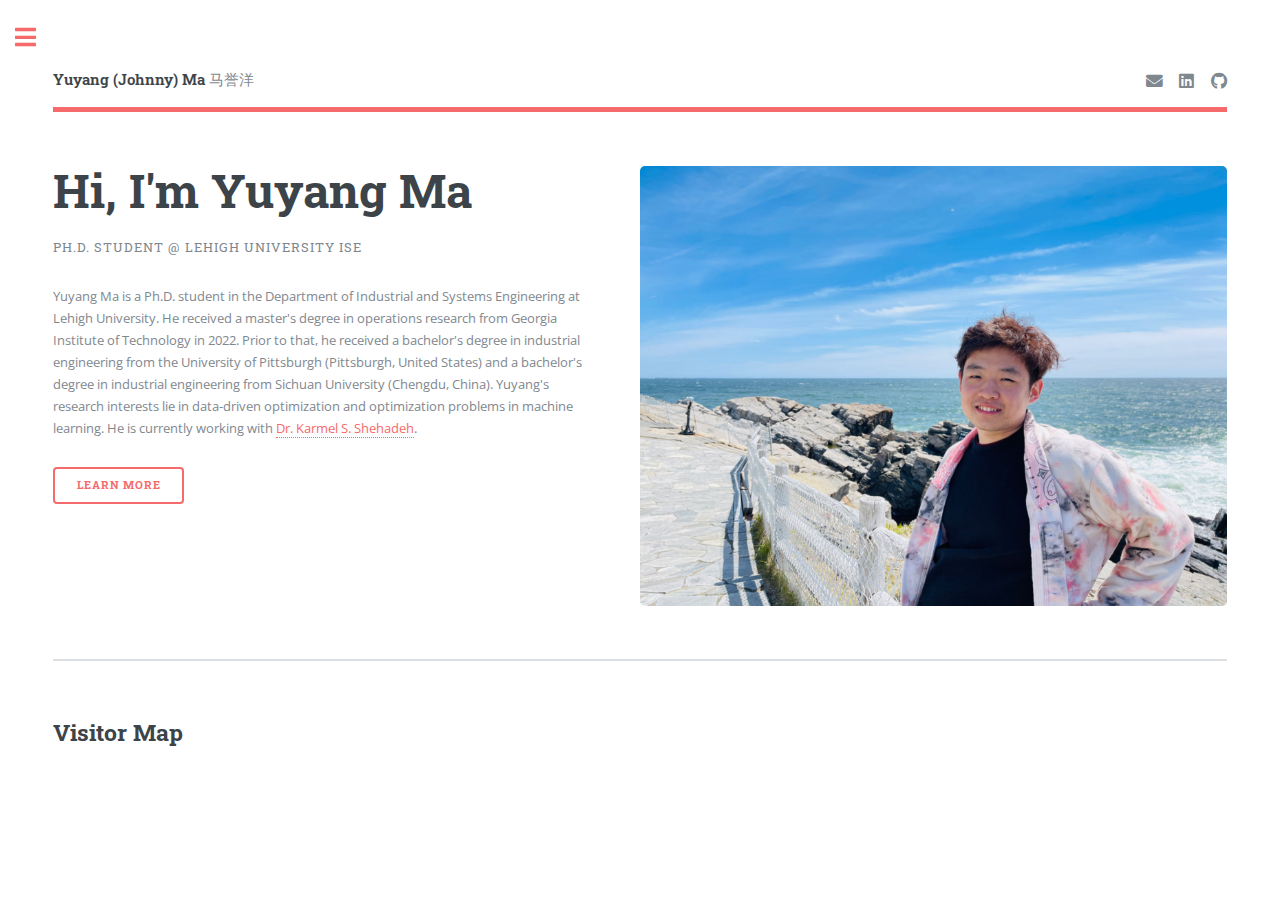
==== commit e55e83d1: "update the widget" ====
--- a/index.html
+++ b/index.html
@@ -63,10 +63,8 @@
 								<section>
 									<header>
 										<h2>Visitor Map</h2>
-									</header>
-									<div style="height:250px; width:300px;">
-										<script type="text/javascript" id="clstr_globe" src="//clustrmaps.com/globe.js?d=Gtro-7Mn9uM4pSnq7WqPqN-qRJTe-hOXrJZ3JoCdWho"></script>
-									</div>
+										<script type='text/javascript' id='clustrmaps' src='//cdn.clustrmaps.com/map_v2.js?cl=bf8585&w=600&t=n&d=Gtro-7Mn9uM4pSnq7WqPqN-qRJTe-hOXrJZ3JoCdWho&co=ffffff&cmo=1b84f9&cmn=ff0444'></script>
+									</header>
 								</section>
 
 							<!-- Section 
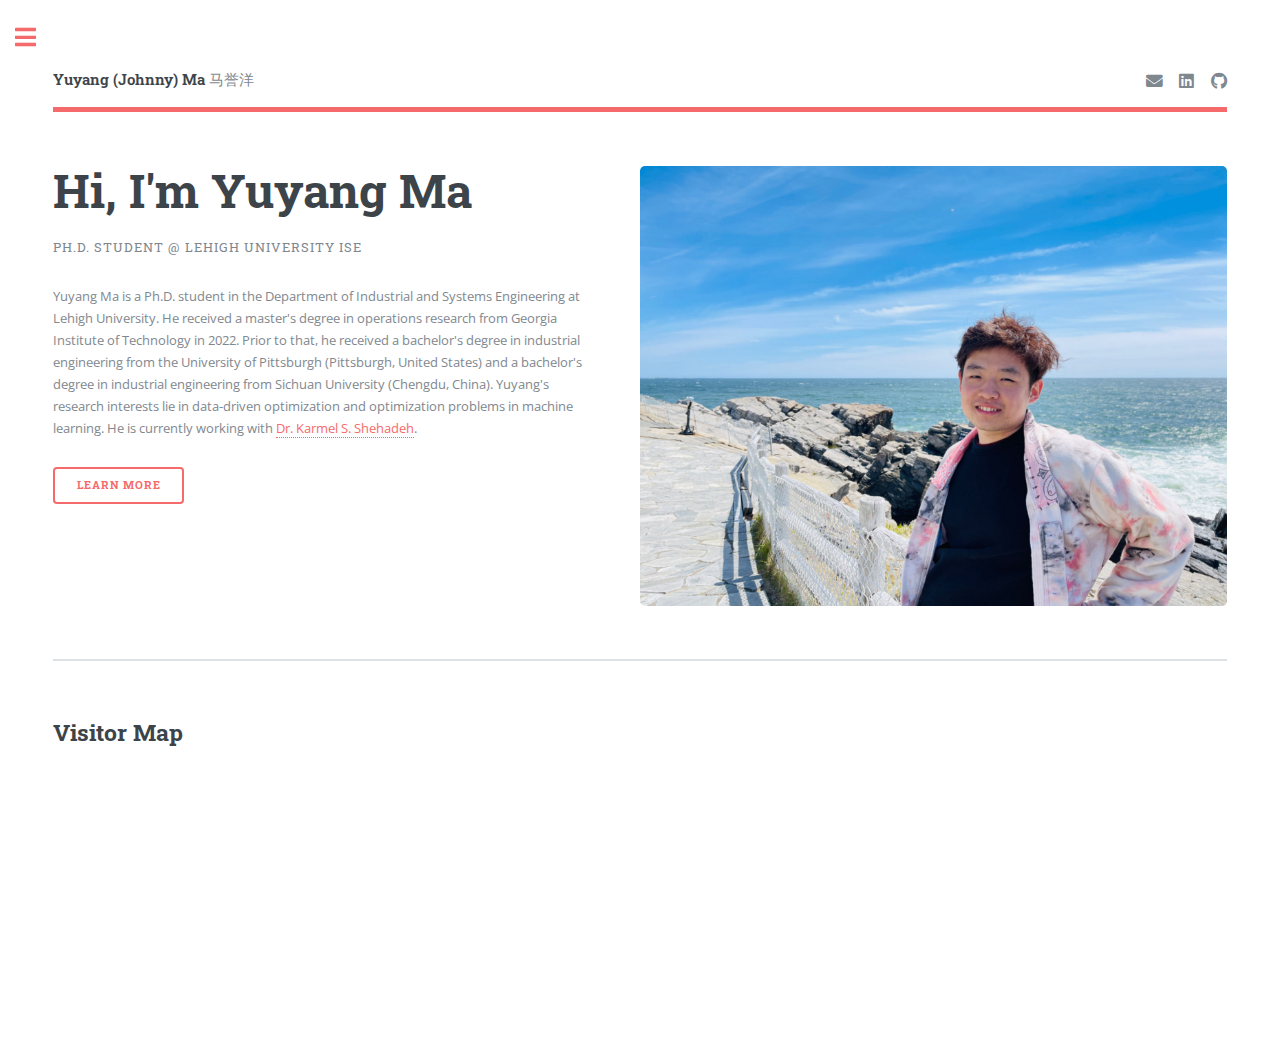
==== commit 81a30092: "update the widget" ====
--- a/index.html
+++ b/index.html
@@ -63,7 +63,9 @@
 								<section>
 									<header>
 										<h2>Visitor Map</h2>
-										<script type='text/javascript' id='clustrmaps' src='//cdn.clustrmaps.com/map_v2.js?cl=bf8585&w=600&t=n&d=Gtro-7Mn9uM4pSnq7WqPqN-qRJTe-hOXrJZ3JoCdWho&co=ffffff&cmo=1b84f9&cmn=ff0444'></script>
+										<div style="height:250px; width:300px;">
+											<script type="text/javascript" id="clstr_globe" src="//clustrmaps.com/globe.js?d=Gtro-7Mn9uM4pSnq7WqPqN-qRJTe-hOXrJZ3JoCdWho"></script>
+										</div>
 									</header>
 								</section>
 
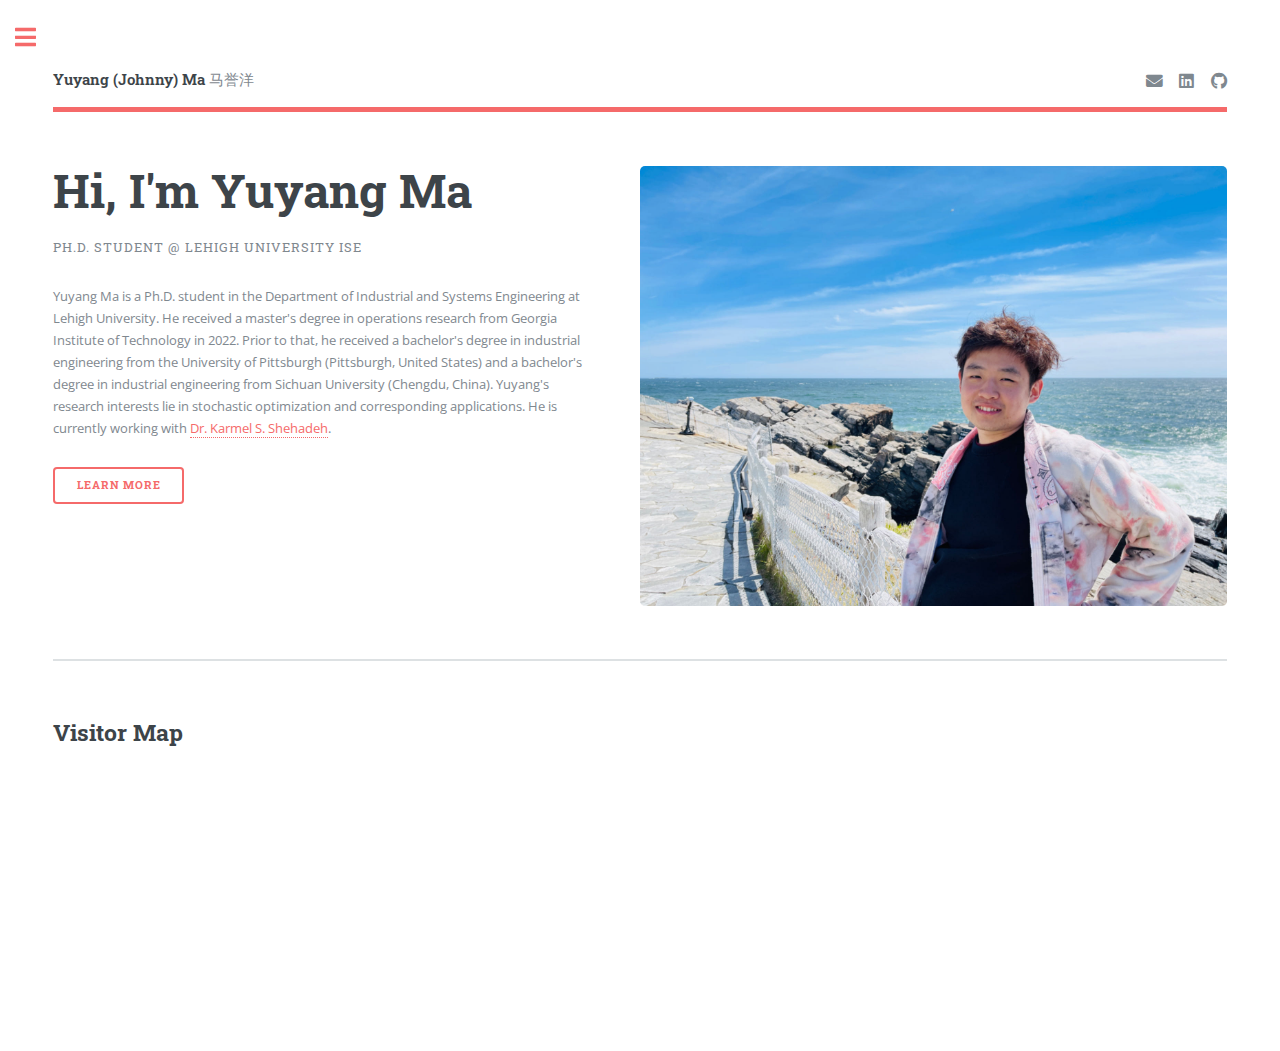
==== commit cb7f609a: "update pages, remove bio for now" ====
--- a/index.html
+++ b/index.html
@@ -48,7 +48,7 @@
 											<p>Ph.D. student @ Lehigh University ISE</p>
 										</header>
 										<p>
-											Yuyang Ma is a Ph.D. student in the Department of Industrial and Systems Engineering at Lehigh University. He received a master's degree in operations research from Georgia Institute of Technology in 2022. Prior to that, he received a bachelor's degree in industrial engineering from the University of Pittsburgh (Pittsburgh, United States) and a bachelor's degree in industrial engineering from Sichuan University (Chengdu, China). Yuyang's research interests lie in data-driven optimization and optimization problems in machine learning. He is currently working with <a href="https://sites.google.com/site/karmelshehadeh/home">Dr. Karmel S. Shehadeh</a>.
+											Yuyang Ma is a Ph.D. student in the Department of Industrial and Systems Engineering at Lehigh University. He received a master's degree in operations research from Georgia Institute of Technology in 2022. Prior to that, he received a bachelor's degree in industrial engineering from the University of Pittsburgh (Pittsburgh, United States) and a bachelor's degree in industrial engineering from Sichuan University (Chengdu, China). Yuyang's research interests lie in stochastic optimization and corresponding applications. He is currently working with <a href="https://sites.google.com/site/karmelshehadeh/home">Dr. Karmel S. Shehadeh</a>.
 										</p>
 										<ul class="actions">
 											<li><a href="biography.html" class="button big">Learn More</a></li>
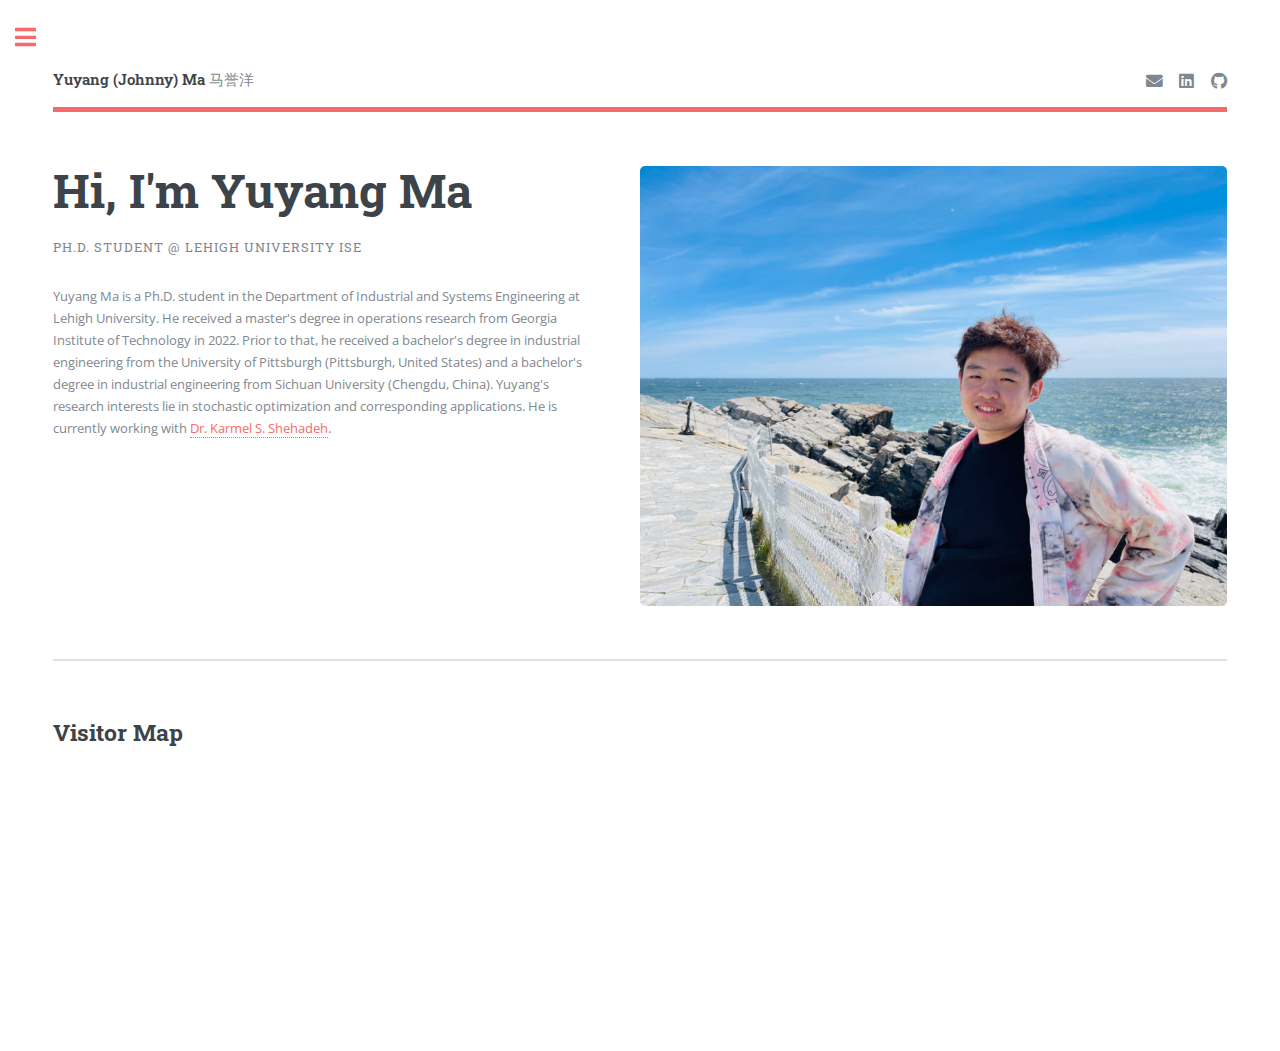
==== commit de8f0e32: "update the widget" ====
--- a/index.html
+++ b/index.html
@@ -50,9 +50,9 @@
 										<p>
 											Yuyang Ma is a Ph.D. student in the Department of Industrial and Systems Engineering at Lehigh University. He received a master's degree in operations research from Georgia Institute of Technology in 2022. Prior to that, he received a bachelor's degree in industrial engineering from the University of Pittsburgh (Pittsburgh, United States) and a bachelor's degree in industrial engineering from Sichuan University (Chengdu, China). Yuyang's research interests lie in stochastic optimization and corresponding applications. He is currently working with <a href="https://sites.google.com/site/karmelshehadeh/home">Dr. Karmel S. Shehadeh</a>.
 										</p>
-										<ul class="actions">
+										<!-- <ul class="actions">
 											<li><a href="biography.html" class="button big">Learn More</a></li>
-										</ul>
+										</ul> -->
 									</div>
 									<span class="image object">
 										<img src="images/homepages/myphoto_2022_arcadia.jpg" alt="arcadia_2022" />
@@ -63,10 +63,10 @@
 								<section>
 									<header>
 										<h2>Visitor Map</h2>
-										<div style="height:250px; width:300px;">
-											<script type="text/javascript" id="clstr_globe" src="//clustrmaps.com/globe.js?d=Gtro-7Mn9uM4pSnq7WqPqN-qRJTe-hOXrJZ3JoCdWho"></script>
-										</div>
-									</header>
+									</header>
+									<div style="height:250px; width:300px;margin: 0 auto;">
+										<script type="text/javascript" id="clstr_globe" src="//clustrmaps.com/globe.js?d=Gtro-7Mn9uM4pSnq7WqPqN-qRJTe-hOXrJZ3JoCdWho"></script>
+									</div>
 								</section>
 
 							<!-- Section 
@@ -184,7 +184,7 @@
 									</header>
 									<ul>
 										<li><a href="index.html">Homepage</a></li>
-										<li><a href="biography.html">Biography</a></li>
+										<!-- <li><a href="biography.html">Biography</a></li> -->
 										<li>
 											<span class="opener">Research</span>
 											<ul>
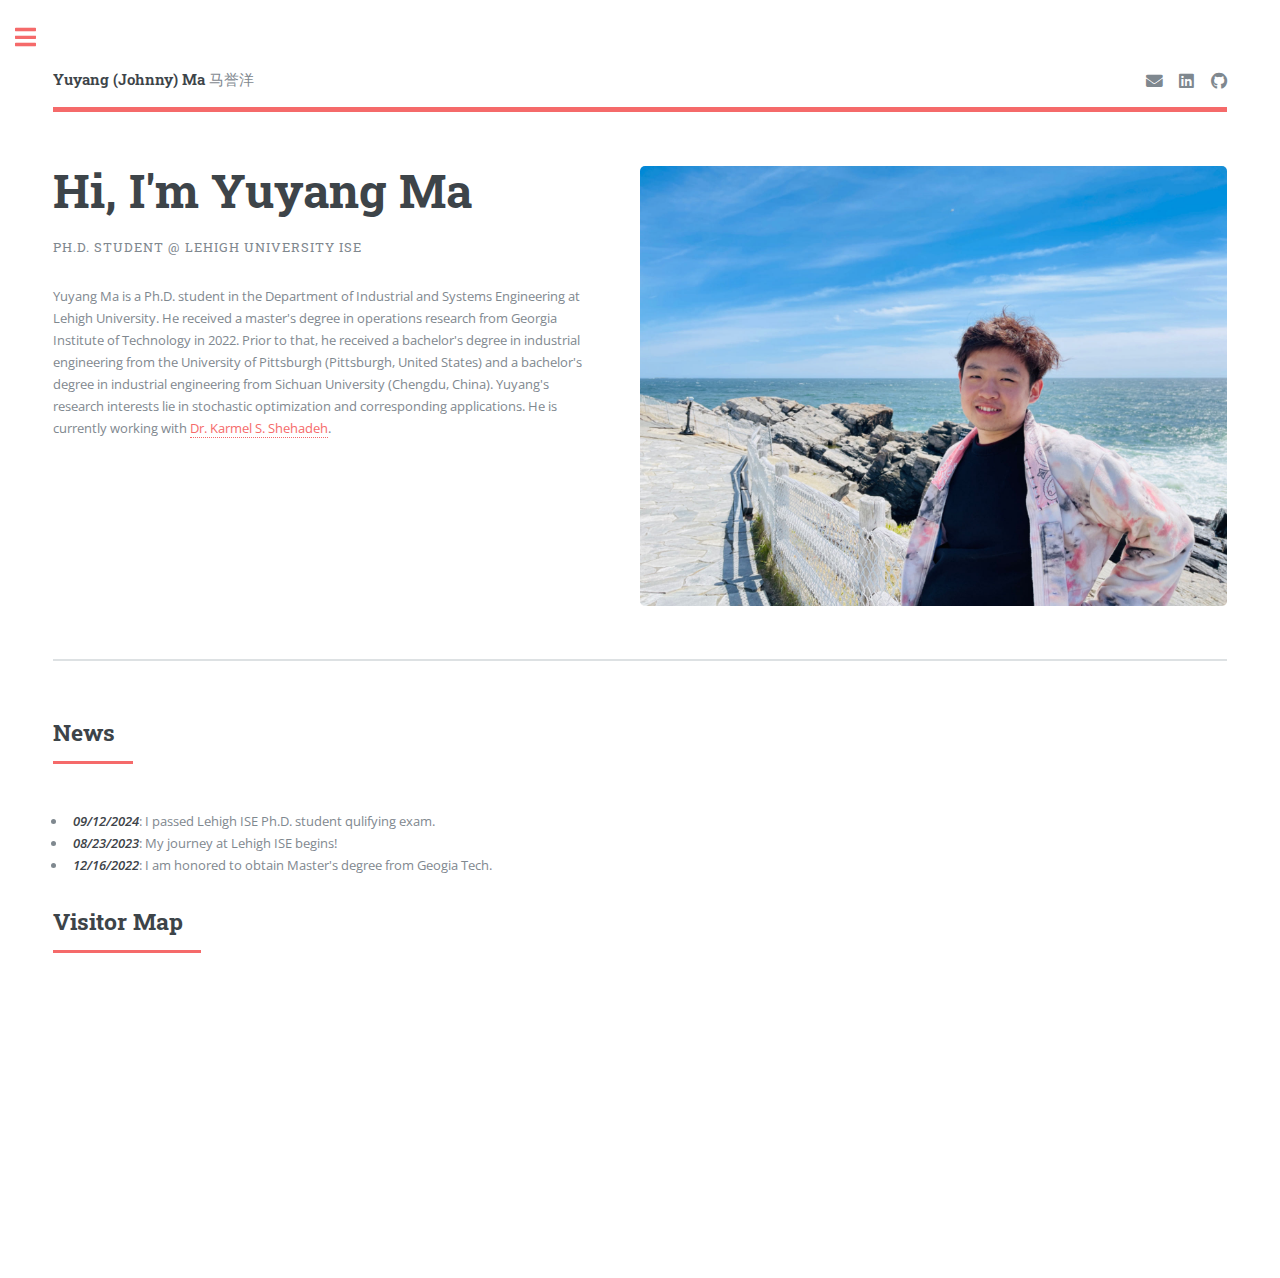
==== commit 69de1260: "multiple changes" ====
--- a/index.html
+++ b/index.html
@@ -58,10 +58,20 @@
 										<img src="images/homepages/myphoto_2022_arcadia.jpg" alt="arcadia_2022" />
 									</span>
 								</section>
-								
+
+							<!-- News Section -->
+								<section>
+									<header class="major">
+										<h2>News</h2>
+									</header>
+									<ul>
+										<li><b><i>09/12/2024</i></b>: I passed Lehigh ISE Ph.D. student qulifying exam. </li>
+										<li><b><i>08/23/2023</i></b>: My journey at Lehigh ISE begins! </li>
+										<li><b><i>12/16/2022</i></b>: I am honored to obtain Master's degree from Geogia Tech. </li>
+									</ul>
 								<!-- ClustrMaps widget script -->
 								<section>
-									<header>
+									<header class="major">
 										<h2>Visitor Map</h2>
 									</header>
 									<div style="height:250px; width:300px;margin: 0 auto;">
@@ -194,6 +204,7 @@
 											</ul>
 										</li>
 										<li><a href="teaching.html">Teaching</a></li>
+										<li><a href="cv.html">Curriculum Vitae</a></li>
 										<!--
 										<li><a href="#">Etiam Dolore</a></li>
 										<li><a href="#">Adipiscing</a></li>
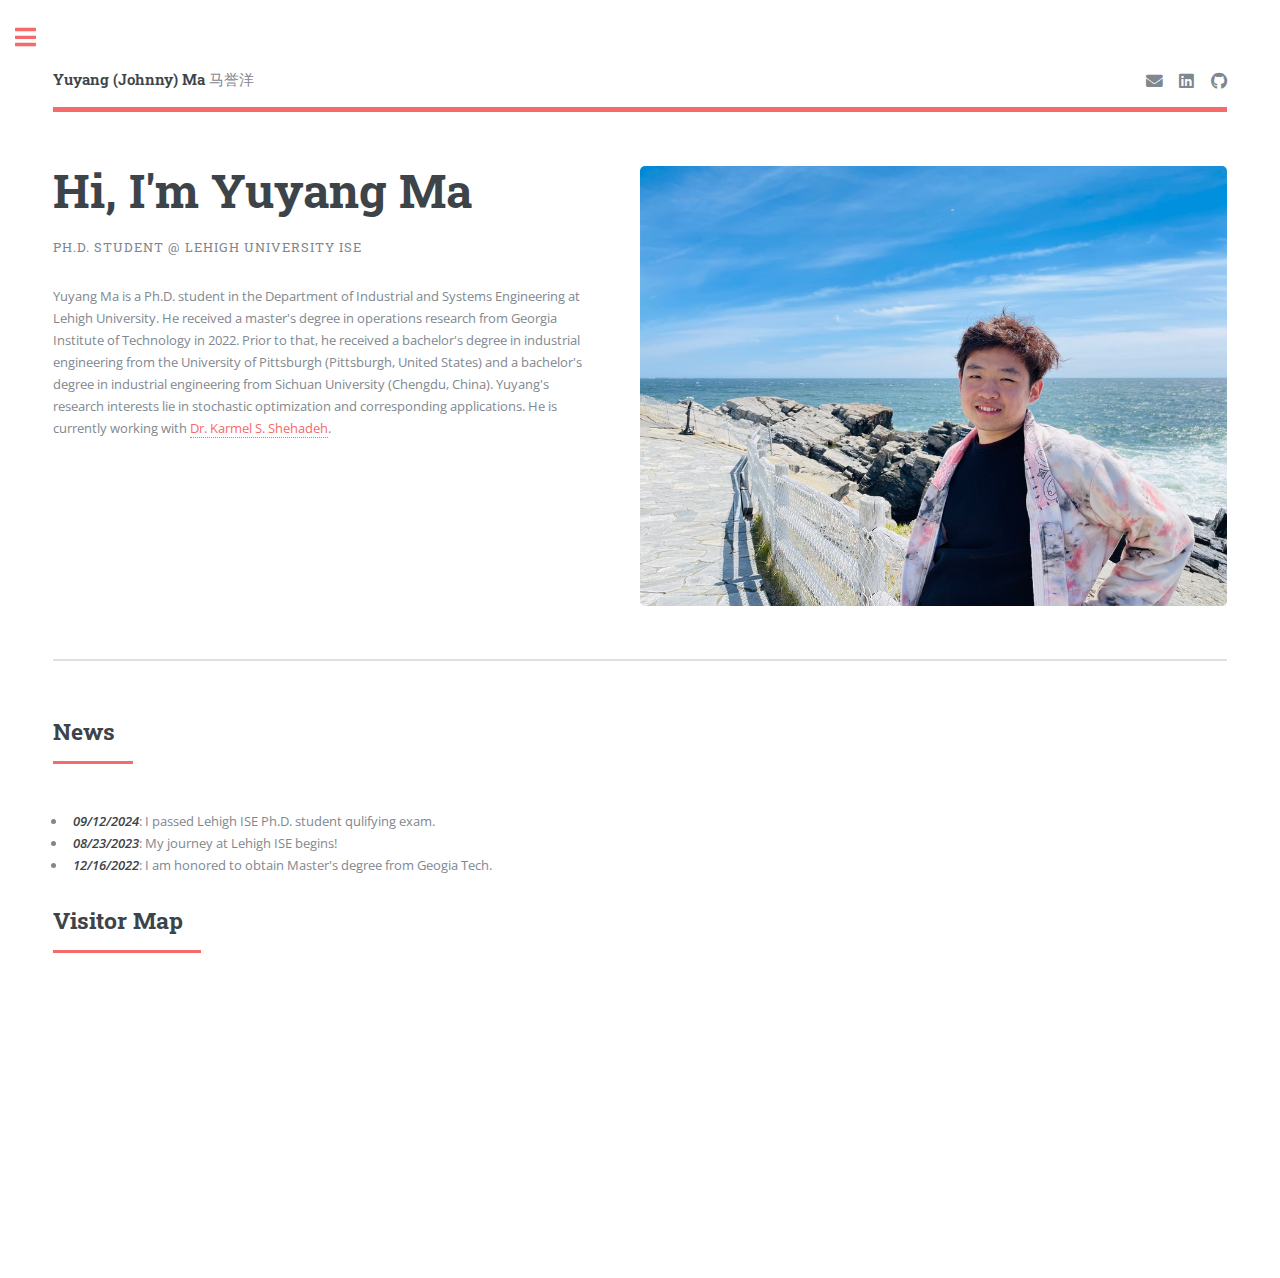
==== commit 06950625: "update cv" ====
--- a/index.html
+++ b/index.html
@@ -36,7 +36,7 @@
 									<ul class="icons">
 										<li><a href="mailto:yuyang.ma@lehigh.edu" class="icon solid fa-envelope"><span class="label">Email</span></a></li>
 										<li><a href="https://www.linkedin.com/in/yuyangma1/" class="icon brands fa-linkedin"><span class="label">Linkedin</span></a></li>
-										<li><a href="https://github.com/jyuyangma" class="icon brands fa-github"><span class="label">Snapchat</span></a></li>
+										<li><a href="https://github.com/jyuyangma" class="icon brands fa-github"><span class="label">Github</span></a></li>
 									</ul>
 								</header>
 
@@ -223,7 +223,22 @@
 										-->
 									</ul>
 								</nav>
-
+								
+								<!-- Section -->
+								<section>
+									<header class="major">
+										<h2>Miscellaneous</h2>
+									</header>
+									<div class="mini-posts">
+										<article>
+											<a href="#" class="image"><img src="images/homepages/trimmed_xiaobao.jpg" alt="" /></a>
+											<p>OMG! My cats are so cute!!!!</p>
+										</article>
+									</div>
+									<ul class="actions">
+										<li><a href="#" class="button">More</a></li>
+									</ul>
+								</section>
 							<!-- Section 
 								<section>
 									<header class="major">
